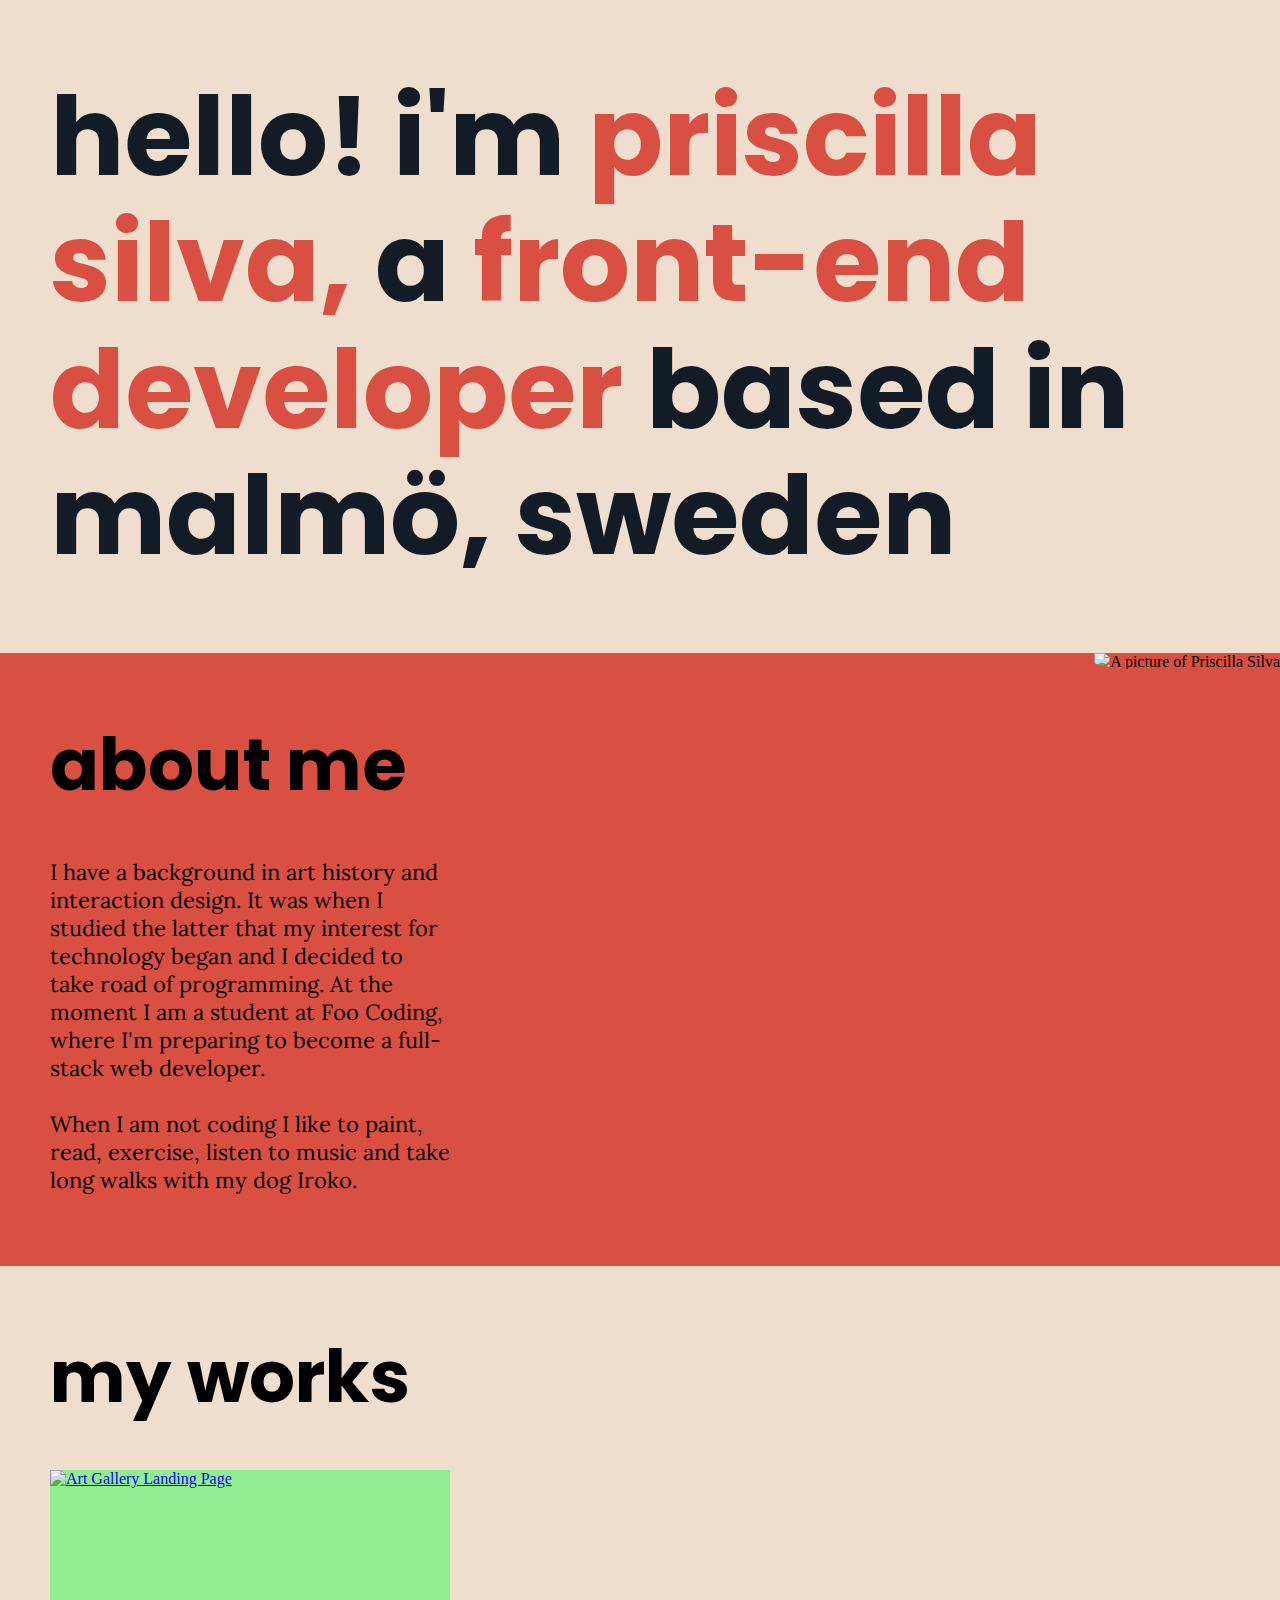
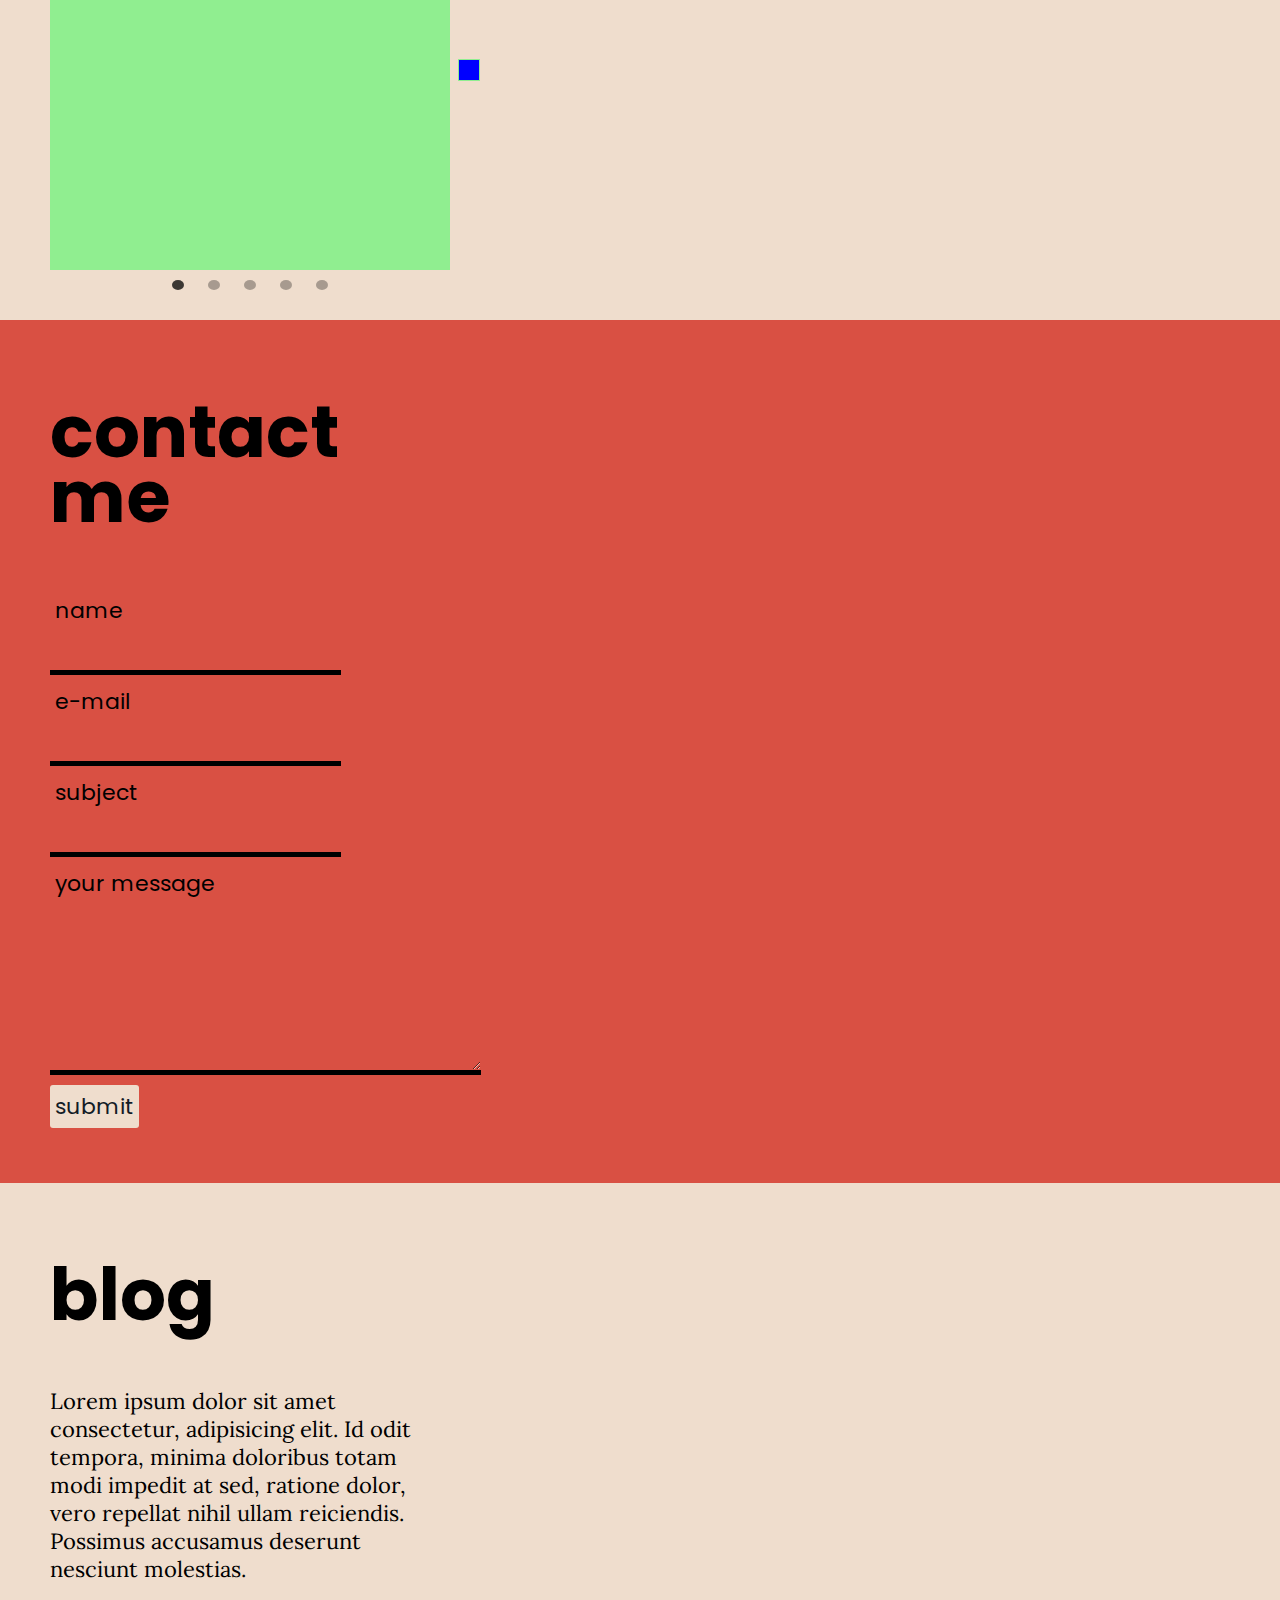
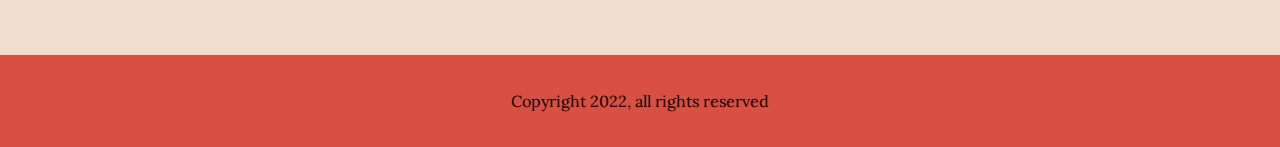
==== Portfolio/index.html @ deb4b5b0 "fixed carousel buttons and indicators. its fully functional now" ====
<!DOCTYPE html>
<html lang="en">
<head>
  <meta charset="UTF-8">
  <meta http-equiv="X-UA-Compatible" content="IE=edge">
  <meta name="viewport" content="width=device-width, initial-scale=1.0">
  <link rel="stylesheet" href="./styles/styles.css">
  <title>Priscilla Silva</title>
</head>
<body>
  <header>
    <div class="menu-icon">
      <i class="fa-solid fa-circle" title="menu" onclick="openNav()"></i>
    </div>
    <nav class="overlay">
      <a href="javascript:void(0)" class="closebtn" onclick="closeNav()">&times;</a>
      <ul class="overlay-content">
        <a href="#home" onclick="closeNav()"><li>home</li></a>
        <a href="#about" onclick="closeNav()"><li>about me</li></a>
        <a href="#work" onclick="closeNav()"><li>my works</li></a>
        <a href="#contact" onclick="closeNav()"><li>contact me</li></a>
        <a href="#blog" onclick="closeNav()"><li>blog</li></a>
      </ul>
    </nav>
</header>
    <section id="home">
      <h1>hello! i'm <span style="color:#D95043;">priscilla silva,</span> a <span style="color:#D95043;">front-end developer</span> based in malmö, sweden</h1>
    </section>
    <section id="about">
      <div class="sect_content">
        <h2>about me</h2>
          <p class="sect-txt">I have a background in art history and interaction design. It was when I studied the latter
            that my interest for technology began and I decided to take road of programming. At the moment
            I am a student at Foo Coding, where I'm preparing to become a full-stack web developer.
            <br>
            <br>
            When I am not coding I like to paint, read, exercise, listen to music and take long walks with my dog Iroko.</p>
          </div>
          <div class="about_pic">
            <img class="img_ps" src="./images/glypto_ps.jpg" alt="A picture of Priscilla Silva">
          </div>
    </section>
    <section id="work">
      <div class="sect_content">
        <h2>my works</h2>
          <div class="carousel">
            <button class="carousel__button left is-hidden"></button>
            <div class="carousel__track-container">
              <ul class="carousel__track">
                <li class="carousel__slide current-slide">
                  <a href="#"><img class="carousel__image" src="./images/art_gallery.png" alt="Art Gallery Landing Page"></a>
                </li>
                <li class="carousel__slide">
                  <a href="#"><img class="carousel__image" src="./images/bhromaon_booking.png" alt="Bhromaon Travel Booking Website"></a>
                </li>
                <li class="carousel__slide">
                  <a href="#"><img class="carousel__image" src="./images/madonna_tribute.png" alt="Madonna Tribute Page"></a>
                </li>
                <li class="carousel__slide">
                  <a href="#"><img class="carousel__image" src="./images/breaking_bad.png" alt="Breaking Bad Random Character Generator"></a>
                </li>
                <li class="carousel__slide">
                  <a href="#"><img class="carousel__image" src="./images/favorite_books.png" alt="Favorite Books Website"></a>
                </li>
              </ul>
            </div>
            <button class="carousel__button right"></button>
            <div class="carousel__nav">
              <button class="carousel__indicator current-slide"></button>
              <button class="carousel__indicator"></button>
              <button class="carousel__indicator"></button>
              <button class="carousel__indicator"></button>
              <button class="carousel__indicator"></button>
            </div>
          </div>
      </div>
    </section>
    <section id="contact">
      <div class="sect_content">
        <h2>contact me</h2>
          <form action="contact" class="contact_form">
            <p class="form_txt">name</p>
            <input type="text" name="name" id="name">
            <p class="form_txt">e-mail</p>
            <input type="email" name="email" id="email">
            <p class="form_txt">subject</p>
            <input type="text" name="subject" id="subject">
            <p class="form_txt">your message</p>
            <textarea name="message" id="message" cols="30" rows="5"></textarea>
            <input type="submit" value="submit" id="submit">
          </form>
      </div>
    </section>
    <section id="blog">
      <div class="sect_content">
        <h2>blog</h2>
          <p class="sect-txt">Lorem ipsum dolor sit amet consectetur, adipisicing elit. Id odit tempora, 
            minima doloribus totam modi impedit at sed, ratione dolor, vero repellat nihil 
            ullam reiciendis. Possimus accusamus deserunt nesciunt molestias.</p>
      </div>
    </section>
    <footer>
      <div class="footer_content">
        <p class="footer_text">Copyright 2022, all rights reserved</p>
      </div>
    </footer>
    <script src="https://kit.fontawesome.com/fdc79b6d81.js" crossorigin="anonymous"></script>
    <script src="main.js"></script>
</body>
</html>
---- Portfolio/styles/styles.css ----
@import url("https://fonts.googleapis.com/css2?family=Lora:ital@0;1&family=Poppins:wght@300;400&display=swap");@import url("https://fonts.googleapis.com/css2?family=Lora:ital@0;1&family=Poppins:wght@300;400&display=swap");@import url("https://fonts.googleapis.com/css2?family=Lora:ital@0;1&family=Poppins:wght@300;400&display=swap");header{position:sticky;top:30px}.menu-icon{display:-webkit-box;display:-ms-flexbox;display:flex;-webkit-box-pack:end;-ms-flex-pack:end;justify-content:flex-end}.fa-solid{color:#121B26;top:30px;margin-right:30px;font-size:32px;cursor:pointer}.fa-solid:hover{color:white}.overlay{height:100%;width:0;position:fixed;z-index:1;top:0;left:0;background-color:#121B26;background-color:#121B26;overflow-x:hidden;-webkit-transition:0.5s;transition:0.5s}.overlay-content{position:relative;top:25%;width:100%;text-align:center;margin-top:30px;list-style:none}.overlay a{padding:8px;text-decoration:none;font-size:36px;color:#efddcd;display:block;-webkit-transition:0.3s;transition:0.3s}.overlay a:focus,.overlay a:hover{color:#D95043}.overlay .closebtn{position:absolute;top:20px;right:30px;font-size:35px}#home{margin:50px}h1{font-size:110px;font-family:"Poppins",sans-serif;color:#121B26;line-height:115%}h2{font-family:"Poppins",sans-serif;font-size:72px;line-height:90%}.sect-txt{font-family:"Lora",serif;font-size:22px}#about,#contact{background-color:#D95043;margin:0px;padding:0px}#blog,#work{margin:0px;padding:0px}.sect_content{padding:20px 50px 50px 50px}#about{display:-webkit-box;display:-ms-flexbox;display:flex;-webkit-box-pack:justify;-ms-flex-pack:justify;justify-content:space-between}.sect_content{width:400px}.about_pic{padding:0px 0px 0px 0px;overflow:hidden}.img_ps{-o-object-fit:cover;object-fit:cover;width:700px;height:700px;border-bottom-left-radius:50%}.carousel{position:relative;height:400px;width:400px;margin:0 auto}.carousel__image{-o-object-fit:cover;object-fit:cover;width:400px;height:400px}.carousel__track-container{background-color:lightgreen;height:100%;position:relative;overflow:hidden}.carousel__track{padding:0;margin:0;list-style:none;position:relative;height:400px;-webkit-transition:-webkit-transform 0.25s ease-in;transition:-webkit-transform 0.25s ease-in;transition:transform 0.25s ease-in;transition:transform 0.25s ease-in,-webkit-transform 0.25s ease-in}.carousel__slide{position:absolute;top:0;bottom:0;width:400px}.carousel__button{position:absolute;top:50%;-webkit-transform:translateY(-50%);transform:translateY(-50%);background:blue;border:1px solid lightgreen;padding:10px}.left{left:-30px;cursor:pointer}.right{right:-30px;cursor:pointer}.carousel__nav{display:-webkit-box;display:-ms-flexbox;display:flex;-webkit-box-pack:center;-ms-flex-pack:center;justify-content:center;padding:10px 0}.carousel__indicator{border:0;border-radius:50%;width:10px;height:10px;margin:0 12px;background-color:rgba(0,0,0,0.3);cursor:pointer}.carousel__indicator.current-slide{background-color:rgba(0,0,0,0.75)}.is-hidden{display:none}.contact_form{display:-webkit-box;display:-ms-flexbox;display:flex;-webkit-box-orient:vertical;-webkit-box-direction:normal;-ms-flex-direction:column;flex-direction:column;-webkit-box-align:start;-ms-flex-align:start;align-items:flex-start}.form_txt{font-family:"Poppins",sans-serif;font-size:22px;margin:5px;padding:0px}input{background-color:#D95043;color:#efddcd;font-family:"Lora",serif;font-size:22px;margin-bottom:5px;padding:5px;border-top:0px;border-left:0px;border-right:0px;border-bottom:5px solid black}input:focus{outline:none}textarea{background-color:#D95043;color:#efddcd;font-family:"Lora",serif;font-size:22px;margin-bottom:10px;padding:10px;margin-top:5px;border-top:0px;border-left:0px;border-right:0px;border-bottom:5px solid black}textarea:focus{outline:none}#submit{background-color:#efddcd;font-family:"Poppins",sans-serif;border:0px;border-radius:3px;color:#121B26;cursor:pointer}#submit:hover{background-color:#e3cebb;-webkit-transition:0.3s;transition:0.3s;-webkit-transition-delay:0.1s;transition-delay:0.1s}footer{background-color:#D95043;font-family:"Lora",serif;margin:0px;padding:0px}.footer_content{padding:20px}.footer_text{text-align:center}body{background-color:#efddcd;margin:0px;padding:0px}
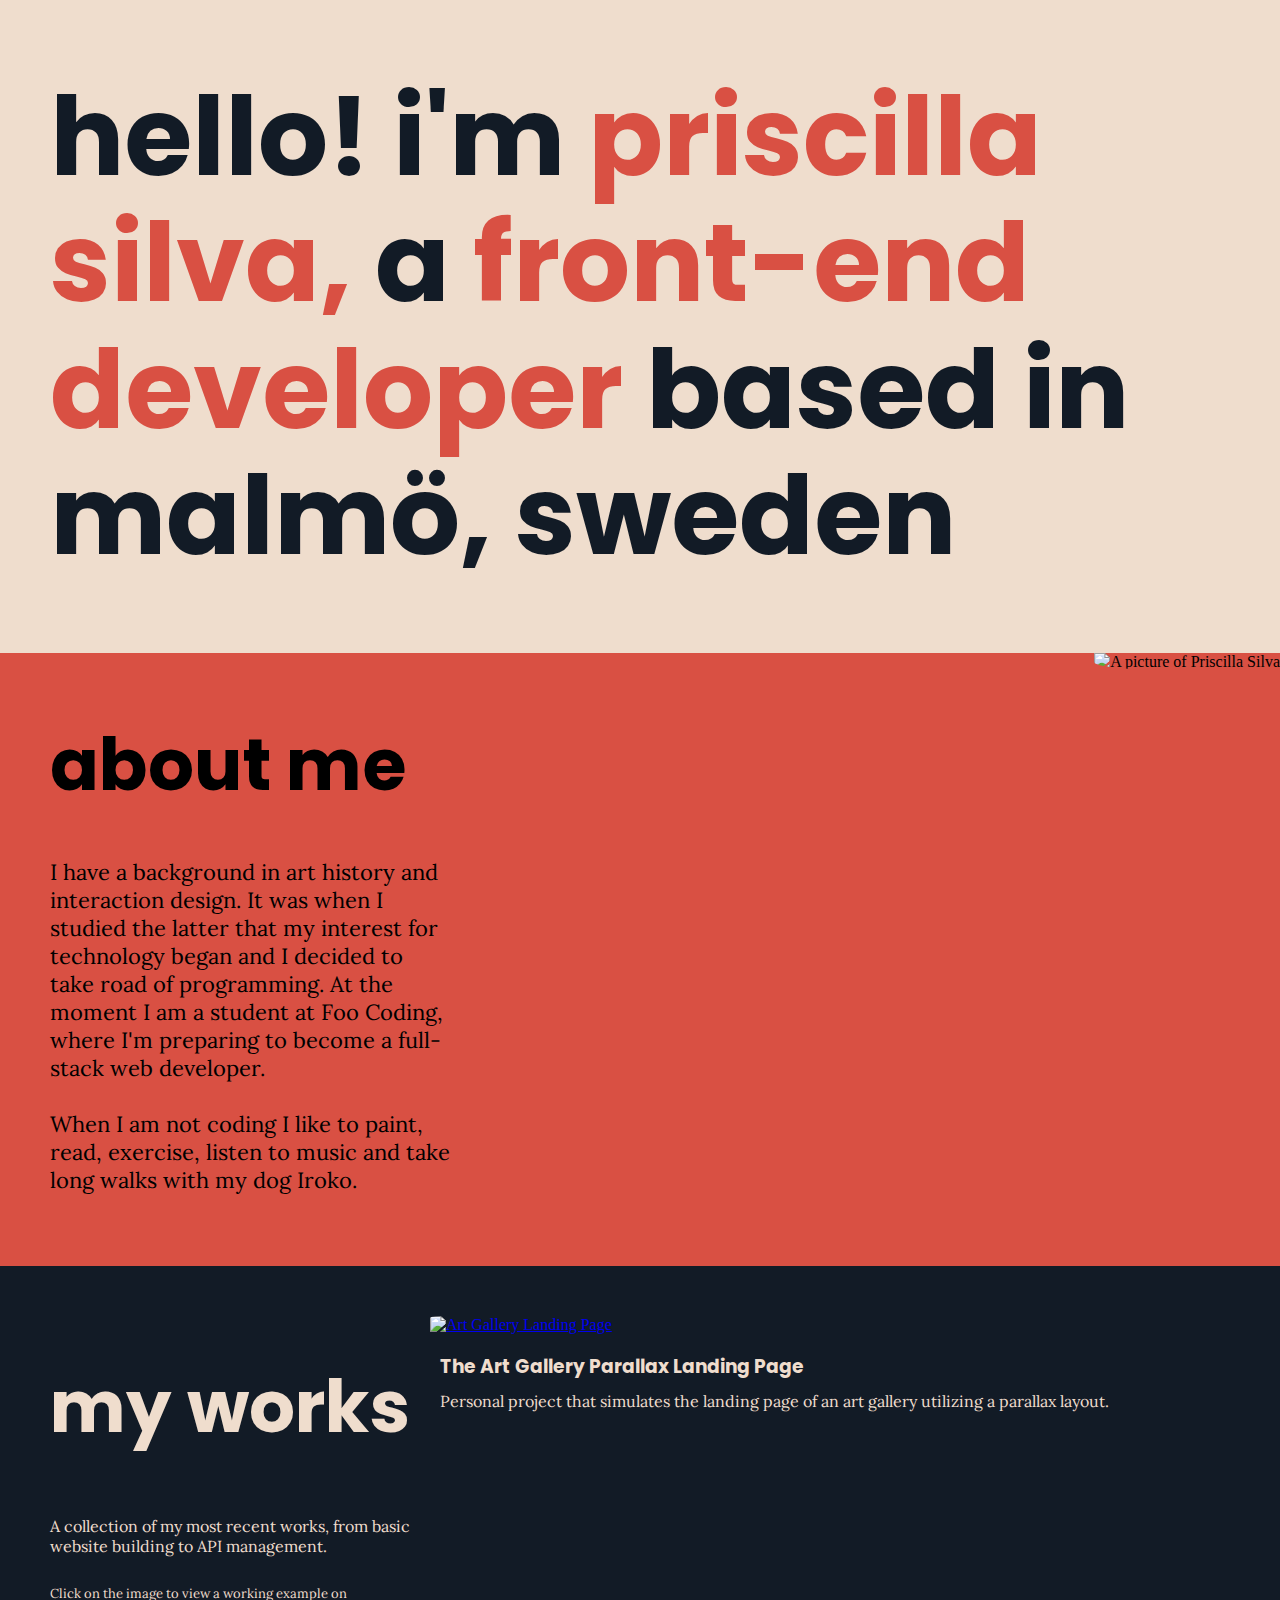
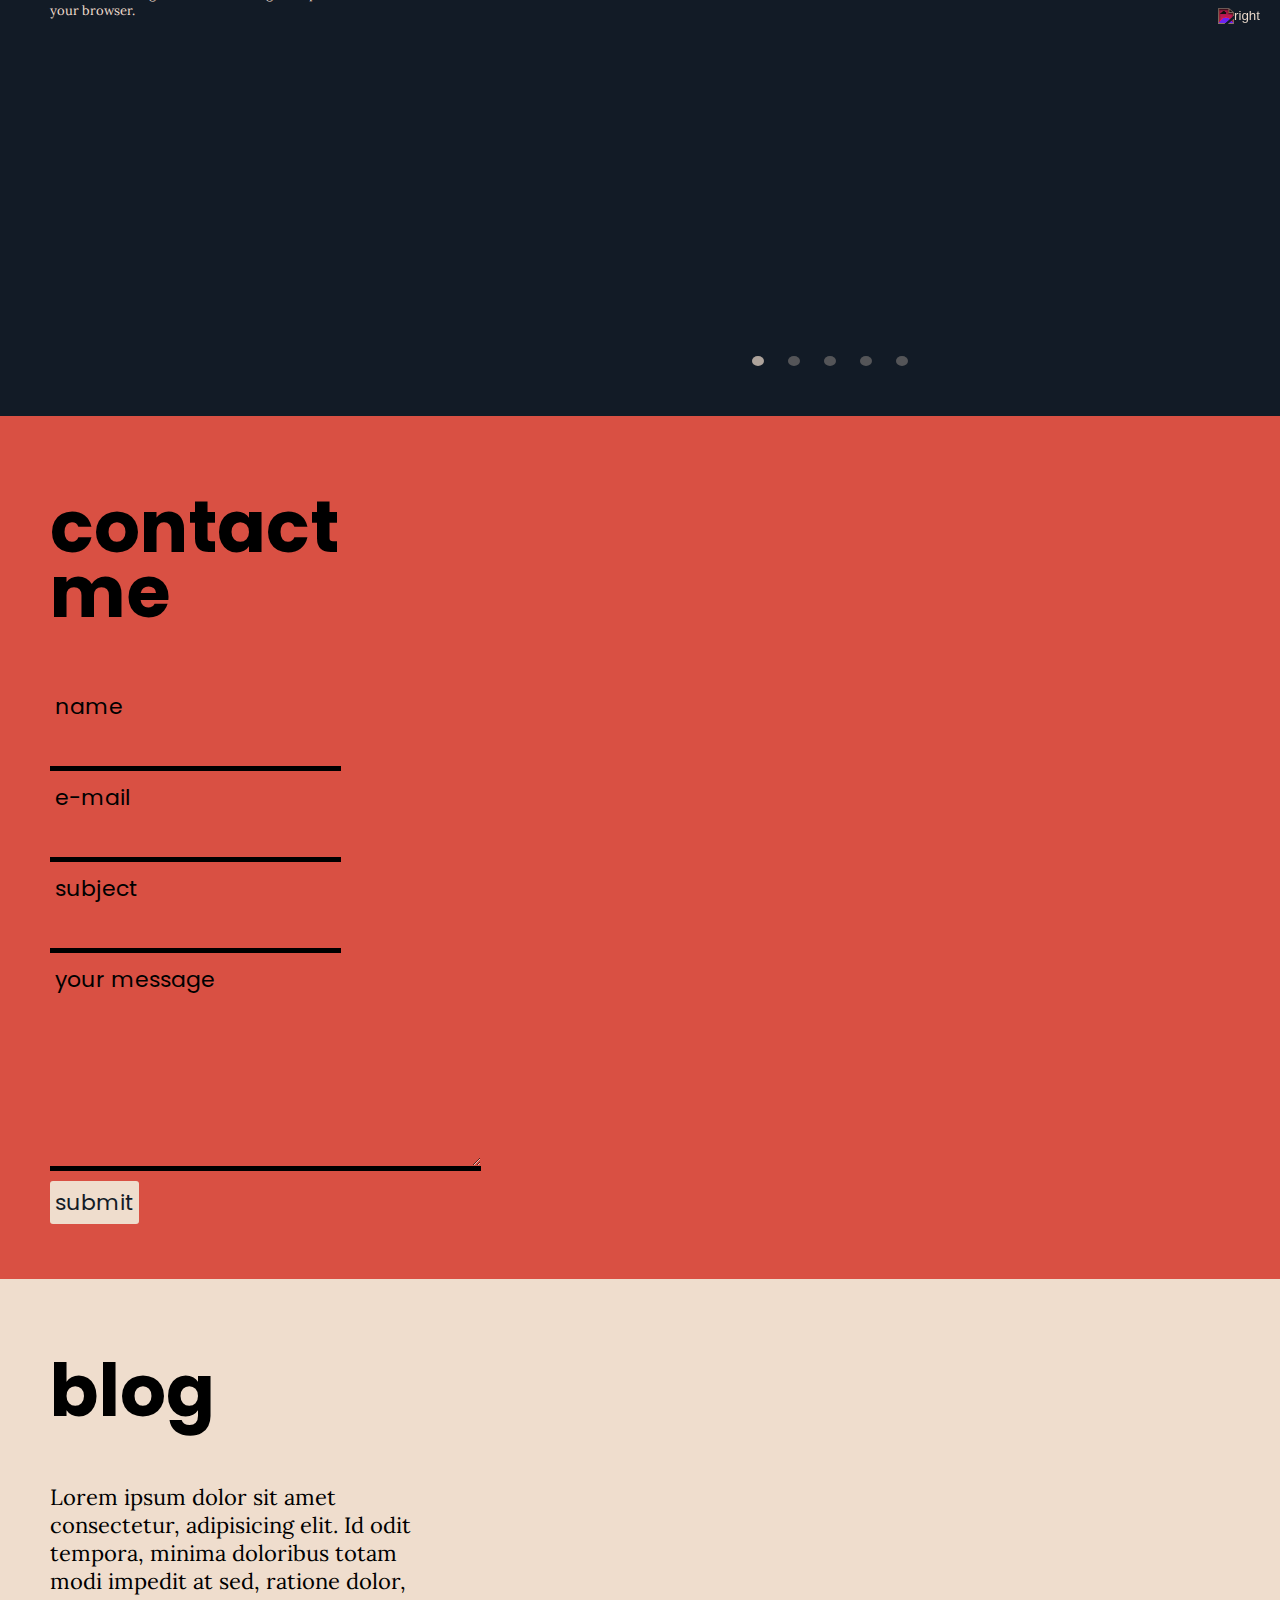
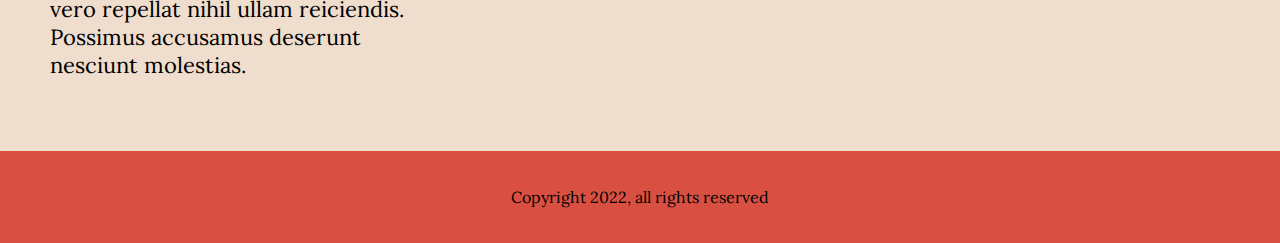
==== commit 90e5acc6: "finished works section" ====
--- a/Portfolio/index.html
+++ b/Portfolio/index.html
@@ -41,30 +41,58 @@
           </div>
     </section>
     <section id="work">
-      <div class="sect_content">
-        <h2>my works</h2>
-          <div class="carousel">
-            <button class="carousel__button left is-hidden"></button>
+      <div class="sect_content-work">
+        <div class="section_content-work-info">
+          <h2 class="work__headline">my works</h2>
+        <p>
+          A collection of my most recent works, from basic website building to API management.
+          
+        <p style="font-size: 13px; width: 300px;">Click on the image to view a working example on your browser.</p>
+        </p>
+        </div>
+        
+          <div class="carousel hide">
+            <button class="carousel__button left is-hidden"><img class="svg" src="./images/left.svg" alt="left"></button>
             <div class="carousel__track-container">
               <ul class="carousel__track">
                 <li class="carousel__slide current-slide">
-                  <a href="#"><img class="carousel__image" src="./images/art_gallery.png" alt="Art Gallery Landing Page"></a>
+                  <a href="https://priscilla-silva.github.io/gallery-parallax-landing/" target="_blank"><img class="carousel__image" src="./images/art_gallery.png" alt="Art Gallery Landing Page"></a>
+                <div class="carousel__slide-text">
+                  <h3>The Art Gallery Parallax Landing Page</h3>
+                    <p>Personal project that simulates the landing page of an art gallery utilizing a parallax layout.</p>
+                </div>
                 </li>
                 <li class="carousel__slide">
-                  <a href="#"><img class="carousel__image" src="./images/bhromaon_booking.png" alt="Bhromaon Travel Booking Website"></a>
+                  <a href="https://priscilla-silva.github.io/Bhromaon-hotel-website/" target="_blank"><img class="carousel__image" src="./images/bhromaon.png" alt="Bhromaon Travel Booking Website"></a>
+                <div class="carousel__slide-text">
+                  <h3>Bhromaon Travel & Resort Website</h3>
+                    <p>Prsonal project that simulates a website for a travel agency and explores responsive web development.</p>
+                </div>
                 </li>
                 <li class="carousel__slide">
-                  <a href="#"><img class="carousel__image" src="./images/madonna_tribute.png" alt="Madonna Tribute Page"></a>
+                  <a href="https://likeavirgin.w3spaces.com/" target="_blank"><img class="carousel__image" src="./images/madonna_tribute.png" alt="Madonna Tribute Page"></a>
+                  <div class="carousel__slide-text">
+                    <h3>Madonna Tribute Page</h3>
+                      <p>A one-page fan site dedicated to the Queen of Pop, Madonna.</p>
+                  </div>
                 </li>
                 <li class="carousel__slide">
-                  <a href="#"><img class="carousel__image" src="./images/breaking_bad.png" alt="Breaking Bad Random Character Generator"></a>
+                  <a href="https://priscilla-silva.github.io/FooCoding/Javascript2/Week1/index.html" target="_blank"><img class="carousel__image" src="./images/breaking_bad.png" alt="Breaking Bad Random Character Generator"></a>
+                  <div class="carousel__slide-text">
+                    <h3>The Breaking Bad Random Wiki</h3>
+                      <p>Personal project that explores the use of an API to generate an info card of a random character from the TV show "Breaking Bad".</p>
+                  </div>
                 </li>
                 <li class="carousel__slide">
-                  <a href="#"><img class="carousel__image" src="./images/favorite_books.png" alt="Favorite Books Website"></a>
+                  <a href="https://priscilla-silva.github.io/FooCoding/Javascript2/Week2/index.html" target="_blank"><img class="carousel__image" src="./images/favorite_books.png" alt="Favorite Books Website"></a>
+                  <div class="carousel__slide-text">
+                    <h3>My Book Collection</h3>
+                      <p>Personal project that explores accessing the DOM in Javascript to create a personal library.</p>
+                  </div>
                 </li>
               </ul>
             </div>
-            <button class="carousel__button right"></button>
+            <button class="carousel__button right"><img class="svg" src="./images/right.svg" alt="right"></button>
             <div class="carousel__nav">
               <button class="carousel__indicator current-slide"></button>
               <button class="carousel__indicator"></button>
--- a/Portfolio/styles/styles.css
+++ b/Portfolio/styles/styles.css
@@ -1 +1 @@
-@import url("https://fonts.googleapis.com/css2?family=Lora:ital@0;1&family=Poppins:wght@300;400&display=swap");@import url("https://fonts.googleapis.com/css2?family=Lora:ital@0;1&family=Poppins:wght@300;400&display=swap");@import url("https://fonts.googleapis.com/css2?family=Lora:ital@0;1&family=Poppins:wght@300;400&display=swap");header{position:sticky;top:30px}.menu-icon{display:-webkit-box;display:-ms-flexbox;display:flex;-webkit-box-pack:end;-ms-flex-pack:end;justify-content:flex-end}.fa-solid{color:#121B26;top:30px;margin-right:30px;font-size:32px;cursor:pointer}.fa-solid:hover{color:white}.overlay{height:100%;width:0;position:fixed;z-index:1;top:0;left:0;background-color:#121B26;background-color:#121B26;overflow-x:hidden;-webkit-transition:0.5s;transition:0.5s}.overlay-content{position:relative;top:25%;width:100%;text-align:center;margin-top:30px;list-style:none}.overlay a{padding:8px;text-decoration:none;font-size:36px;color:#efddcd;display:block;-webkit-transition:0.3s;transition:0.3s}.overlay a:focus,.overlay a:hover{color:#D95043}.overlay .closebtn{position:absolute;top:20px;right:30px;font-size:35px}#home{margin:50px}h1{font-size:110px;font-family:"Poppins",sans-serif;color:#121B26;line-height:115%}h2{font-family:"Poppins",sans-serif;font-size:72px;line-height:90%}.sect-txt{font-family:"Lora",serif;font-size:22px}#about,#contact{background-color:#D95043;margin:0px;padding:0px}#blog,#work{margin:0px;padding:0px}.sect_content{padding:20px 50px 50px 50px}#about{display:-webkit-box;display:-ms-flexbox;display:flex;-webkit-box-pack:justify;-ms-flex-pack:justify;justify-content:space-between}.sect_content{width:400px}.about_pic{padding:0px 0px 0px 0px;overflow:hidden}.img_ps{-o-object-fit:cover;object-fit:cover;width:700px;height:700px;border-bottom-left-radius:50%}.carousel{position:relative;height:400px;width:400px;margin:0 auto}.carousel__image{-o-object-fit:cover;object-fit:cover;width:400px;height:400px}.carousel__track-container{background-color:lightgreen;height:100%;position:relative;overflow:hidden}.carousel__track{padding:0;margin:0;list-style:none;position:relative;height:400px;-webkit-transition:-webkit-transform 0.25s ease-in;transition:-webkit-transform 0.25s ease-in;transition:transform 0.25s ease-in;transition:transform 0.25s ease-in,-webkit-transform 0.25s ease-in}.carousel__slide{position:absolute;top:0;bottom:0;width:400px}.carousel__button{position:absolute;top:50%;-webkit-transform:translateY(-50%);transform:translateY(-50%);background:blue;border:1px solid lightgreen;padding:10px}.left{left:-30px;cursor:pointer}.right{right:-30px;cursor:pointer}.carousel__nav{display:-webkit-box;display:-ms-flexbox;display:flex;-webkit-box-pack:center;-ms-flex-pack:center;justify-content:center;padding:10px 0}.carousel__indicator{border:0;border-radius:50%;width:10px;height:10px;margin:0 12px;background-color:rgba(0,0,0,0.3);cursor:pointer}.carousel__indicator.current-slide{background-color:rgba(0,0,0,0.75)}.is-hidden{display:none}.contact_form{display:-webkit-box;display:-ms-flexbox;display:flex;-webkit-box-orient:vertical;-webkit-box-direction:normal;-ms-flex-direction:column;flex-direction:column;-webkit-box-align:start;-ms-flex-align:start;align-items:flex-start}.form_txt{font-family:"Poppins",sans-serif;font-size:22px;margin:5px;padding:0px}input{background-color:#D95043;color:#efddcd;font-family:"Lora",serif;font-size:22px;margin-bottom:5px;padding:5px;border-top:0px;border-left:0px;border-right:0px;border-bottom:5px solid black}input:focus{outline:none}textarea{background-color:#D95043;color:#efddcd;font-family:"Lora",serif;font-size:22px;margin-bottom:10px;padding:10px;margin-top:5px;border-top:0px;border-left:0px;border-right:0px;border-bottom:5px solid black}textarea:focus{outline:none}#submit{background-color:#efddcd;font-family:"Poppins",sans-serif;border:0px;border-radius:3px;color:#121B26;cursor:pointer}#submit:hover{background-color:#e3cebb;-webkit-transition:0.3s;transition:0.3s;-webkit-transition-delay:0.1s;transition-delay:0.1s}footer{background-color:#D95043;font-family:"Lora",serif;margin:0px;padding:0px}.footer_content{padding:20px}.footer_text{text-align:center}body{background-color:#efddcd;margin:0px;padding:0px}+@import url("https://fonts.googleapis.com/css2?family=Lora:ital@0;1&family=Poppins:wght@300;400&display=swap");@import url("https://fonts.googleapis.com/css2?family=Lora:ital@0;1&family=Poppins:wght@300;400&display=swap");@import url("https://fonts.googleapis.com/css2?family=Lora:ital@0;1&family=Poppins:wght@300;400&display=swap");header{position:sticky;top:30px;z-index:1}.menu-icon{display:-webkit-box;display:-ms-flexbox;display:flex;-webkit-box-pack:end;-ms-flex-pack:end;justify-content:flex-end}.fa-solid{color:#121B26;top:30px;margin-right:30px;font-size:32px;cursor:pointer}.fa-solid:hover{color:white}.overlay{height:100%;width:0;position:fixed;z-index:1;top:0;left:0;background-color:#121B26;background-color:#121B26;overflow-x:hidden;-webkit-transition:0.5s;transition:0.5s}.overlay-content{position:relative;top:25%;width:100%;text-align:center;margin-top:30px;list-style:none;z-index:2}.overlay a{padding:8px;text-decoration:none;font-size:36px;color:#efddcd;display:block;-webkit-transition:0.3s;transition:0.3s;z-index:2}.overlay a:focus,.overlay a:hover{color:#D95043}.overlay .closebtn{position:absolute;top:20px;right:30px;font-size:35px;z-index:2}#home{margin:50px}h1{font-size:110px;font-family:"Poppins",sans-serif;color:#121B26;line-height:115%}h2{font-family:"Poppins",sans-serif;font-size:72px;line-height:90%}.sect-txt{font-family:"Lora",serif;font-size:22px}#about,#contact{background-color:#D95043;margin:0px;padding:0px}#blog,#work{margin:0px;padding:0px}.sect_content{padding:20px 50px 50px 50px}#about{display:-webkit-box;display:-ms-flexbox;display:flex;-webkit-box-pack:justify;-ms-flex-pack:justify;justify-content:space-between}.sect_content{width:400px}.about_pic{padding:0px 0px 0px 0px;overflow:hidden}.img_ps{-o-object-fit:cover;object-fit:cover;width:700px;height:700px;border-bottom-left-radius:50%}#work{background-color:#121B26;height:650px;padding:50px}.sect_content-work{display:-webkit-box;display:-ms-flexbox;display:flex;-webkit-box-pack:justify;-ms-flex-pack:justify;justify-content:space-between;-webkit-box-align:fle;-ms-flex-align:fle;align-items:fle}.work__headline{color:#efddcd}h3{font-family:"Poppins",sans-serif;line-height:10px;color:#efddcd}.section_content-work-info{display:-webkit-box;display:-ms-flexbox;display:flex;-webkit-box-orient:vertical;-webkit-box-direction:normal;-ms-flex-direction:column;flex-direction:column;width:400px}.section_content-work-info p{color:#efddcd;font-family:"Lora",serif}.carousel__slide-text{padding-top:0px;padding:10px}.carousel__slide-text p{font-family:"Lora",serif;font-size:16px;color:#efddcd}.svg{-webkit-filter:invert(95%) sepia(6%) saturate(968%) hue-rotate(324deg) brightness(95%) contrast(97%);filter:invert(95%) sepia(6%) saturate(968%) hue-rotate(324deg) brightness(95%) contrast(97%)}.carousel{position:relative;width:800px;height:600px;margin:0 auto}.carousel__image{-o-object-fit:cover;object-fit:cover;width:800px;height:500px;border-radius:10%}.carousel__track-container{width:800px;height:630px;position:relative;overflow:hidden;background-color:transparent}.carousel__track{padding:0;margin:0;list-style:none;position:relative;height:500px;-webkit-transition:-webkit-transform 0.25s ease-in;transition:-webkit-transform 0.25s ease-in;transition:transform 0.25s ease-in;transition:transform 0.25s ease-in,-webkit-transform 0.25s ease-in}.carousel__slide{position:absolute;top:0;bottom:0;width:800px}.carousel__button{position:absolute;top:50%;-webkit-transform:translateY(-50%);transform:translateY(-50%);background:transparent;border:0px;padding:10px}.left{left:-40px;cursor:pointer}.right{right:-40px;cursor:pointer}.carousel__nav{display:-webkit-box;display:-ms-flexbox;display:flex;-webkit-box-pack:center;-ms-flex-pack:center;justify-content:center;padding:10px 0}.carousel__indicator{border:0;border-radius:50%;width:10px;height:10px;margin:0 12px;background-color:rgba(239,221,205,0.3);cursor:pointer}.carousel__indicator.current-slide{background-color:rgba(239,221,205,0.7)}.is-hidden{display:none}.contact_form{display:-webkit-box;display:-ms-flexbox;display:flex;-webkit-box-orient:vertical;-webkit-box-direction:normal;-ms-flex-direction:column;flex-direction:column;-webkit-box-align:start;-ms-flex-align:start;align-items:flex-start}.form_txt{font-family:"Poppins",sans-serif;font-size:22px;margin:5px;padding:0px}input{background-color:#D95043;color:#efddcd;font-family:"Lora",serif;font-size:22px;margin-bottom:5px;padding:5px;border-top:0px;border-left:0px;border-right:0px;border-bottom:5px solid black}input:focus{outline:none}textarea{background-color:#D95043;color:#efddcd;font-family:"Lora",serif;font-size:22px;margin-bottom:10px;padding:10px;margin-top:5px;border-top:0px;border-left:0px;border-right:0px;border-bottom:5px solid black}textarea:focus{outline:none}#submit{background-color:#efddcd;font-family:"Poppins",sans-serif;border:0px;border-radius:3px;color:#121B26;cursor:pointer}#submit:hover{background-color:#e3cebb;-webkit-transition:0.3s;transition:0.3s;-webkit-transition-delay:0.1s;transition-delay:0.1s}footer{background-color:#D95043;font-family:"Lora",serif;margin:0px;padding:0px}.footer_content{padding:20px}.footer_text{text-align:center}body{background-color:#efddcd;margin:0px;padding:0px}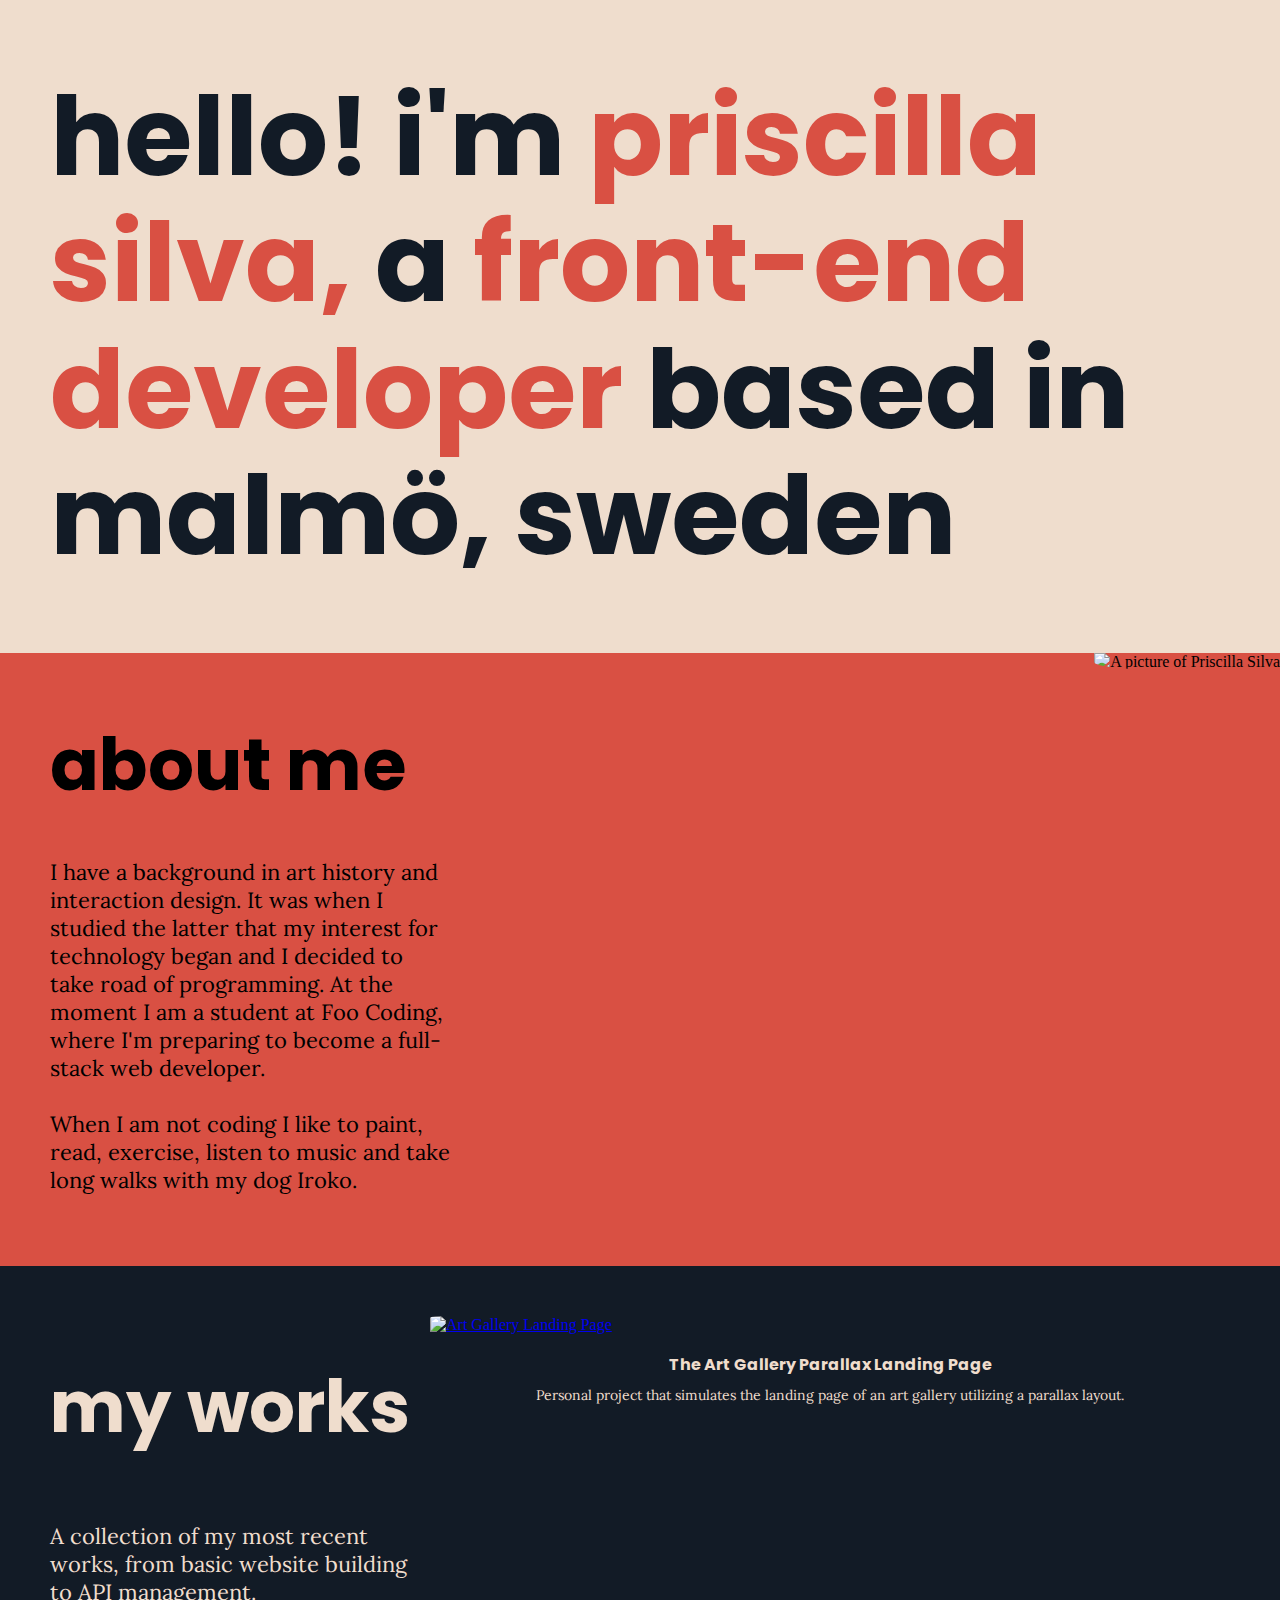
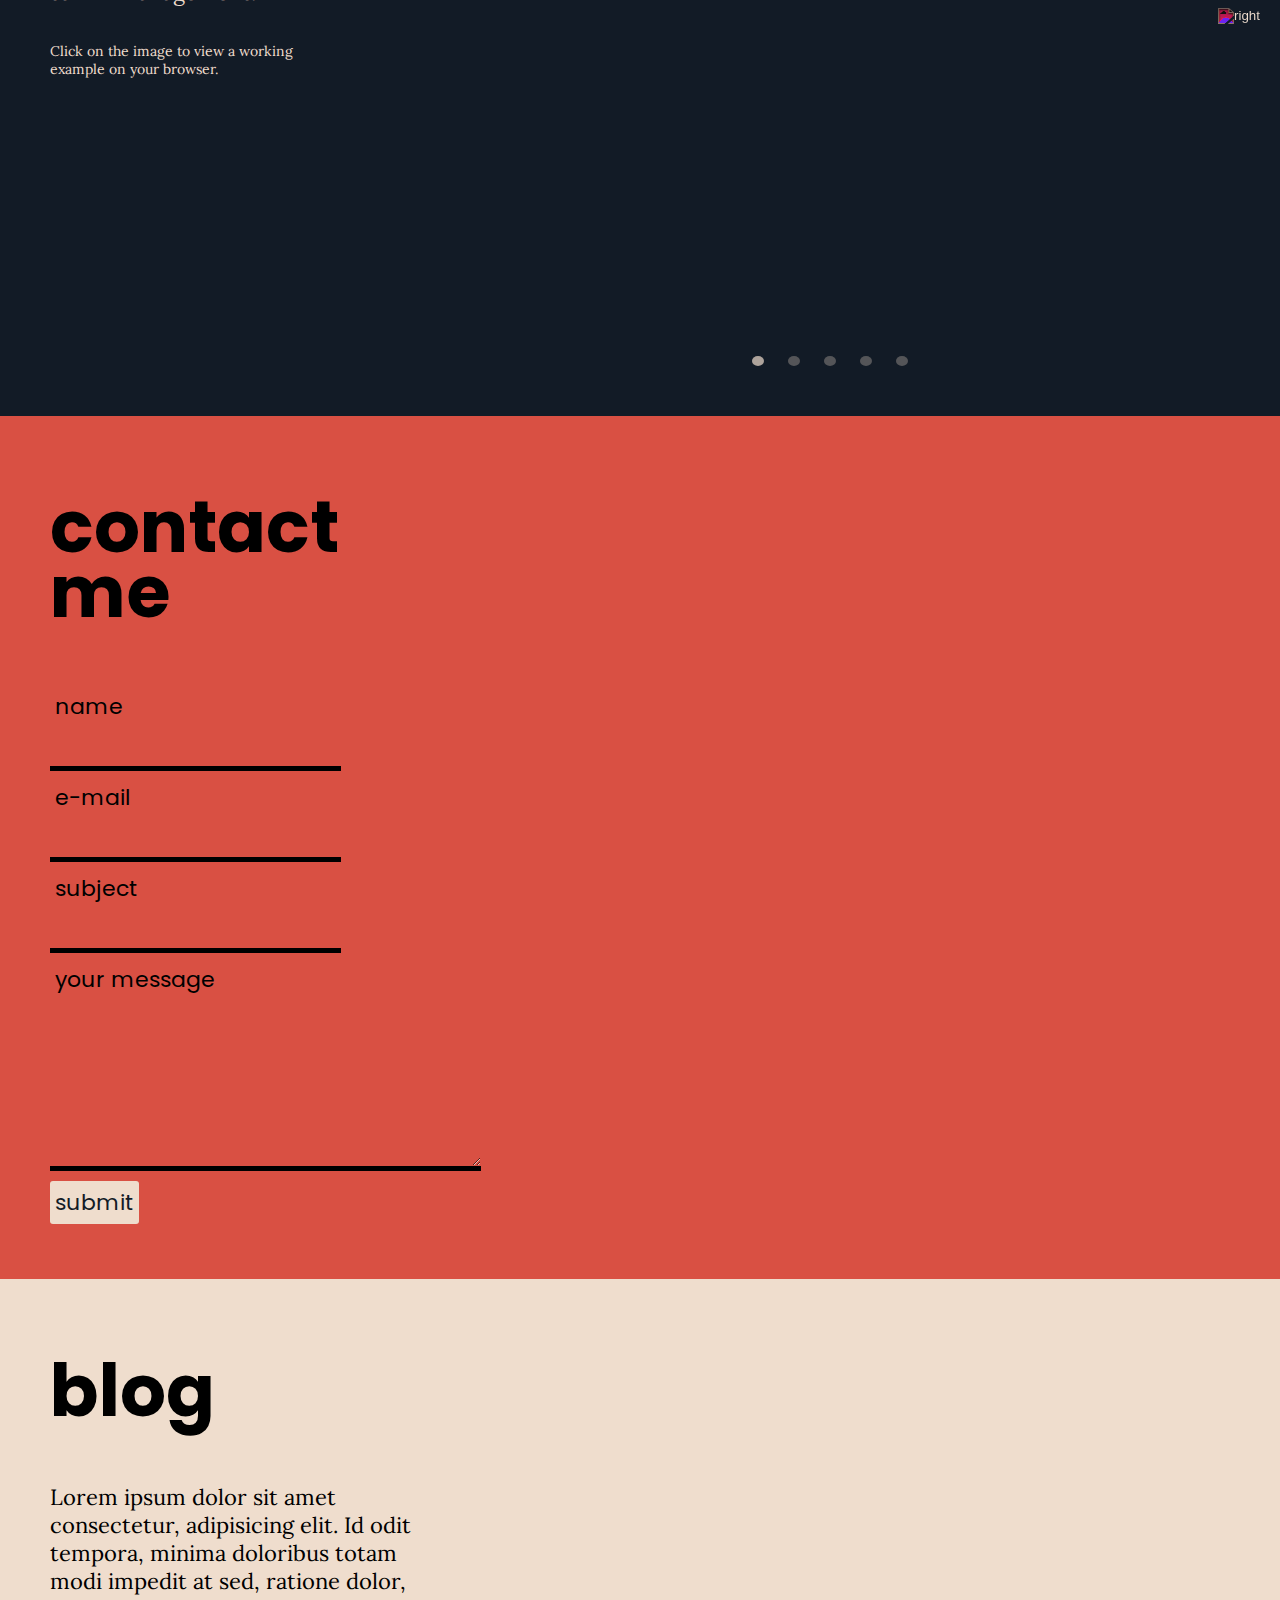
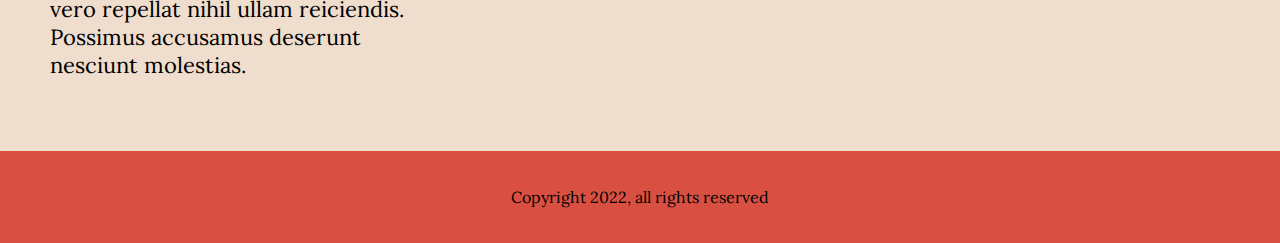
==== commit d9bf1995: "minor fixes in font size" ====
--- a/Portfolio/index.html
+++ b/Portfolio/index.html
@@ -47,7 +47,7 @@
         <p>
           A collection of my most recent works, from basic website building to API management.
           
-        <p style="font-size: 13px; width: 300px;">Click on the image to view a working example on your browser.</p>
+        <p style="font-size: 14px; width: 300px;">Click on the image to view a working example on your browser.</p>
         </p>
         </div>
         
--- a/Portfolio/styles/styles.css
+++ b/Portfolio/styles/styles.css
@@ -1 +1 @@
-@import url("https://fonts.googleapis.com/css2?family=Lora:ital@0;1&family=Poppins:wght@300;400&display=swap");@import url("https://fonts.googleapis.com/css2?family=Lora:ital@0;1&family=Poppins:wght@300;400&display=swap");@import url("https://fonts.googleapis.com/css2?family=Lora:ital@0;1&family=Poppins:wght@300;400&display=swap");header{position:sticky;top:30px;z-index:1}.menu-icon{display:-webkit-box;display:-ms-flexbox;display:flex;-webkit-box-pack:end;-ms-flex-pack:end;justify-content:flex-end}.fa-solid{color:#121B26;top:30px;margin-right:30px;font-size:32px;cursor:pointer}.fa-solid:hover{color:white}.overlay{height:100%;width:0;position:fixed;z-index:1;top:0;left:0;background-color:#121B26;background-color:#121B26;overflow-x:hidden;-webkit-transition:0.5s;transition:0.5s}.overlay-content{position:relative;top:25%;width:100%;text-align:center;margin-top:30px;list-style:none;z-index:2}.overlay a{padding:8px;text-decoration:none;font-size:36px;color:#efddcd;display:block;-webkit-transition:0.3s;transition:0.3s;z-index:2}.overlay a:focus,.overlay a:hover{color:#D95043}.overlay .closebtn{position:absolute;top:20px;right:30px;font-size:35px;z-index:2}#home{margin:50px}h1{font-size:110px;font-family:"Poppins",sans-serif;color:#121B26;line-height:115%}h2{font-family:"Poppins",sans-serif;font-size:72px;line-height:90%}.sect-txt{font-family:"Lora",serif;font-size:22px}#about,#contact{background-color:#D95043;margin:0px;padding:0px}#blog,#work{margin:0px;padding:0px}.sect_content{padding:20px 50px 50px 50px}#about{display:-webkit-box;display:-ms-flexbox;display:flex;-webkit-box-pack:justify;-ms-flex-pack:justify;justify-content:space-between}.sect_content{width:400px}.about_pic{padding:0px 0px 0px 0px;overflow:hidden}.img_ps{-o-object-fit:cover;object-fit:cover;width:700px;height:700px;border-bottom-left-radius:50%}#work{background-color:#121B26;height:650px;padding:50px}.sect_content-work{display:-webkit-box;display:-ms-flexbox;display:flex;-webkit-box-pack:justify;-ms-flex-pack:justify;justify-content:space-between;-webkit-box-align:fle;-ms-flex-align:fle;align-items:fle}.work__headline{color:#efddcd}h3{font-family:"Poppins",sans-serif;line-height:10px;color:#efddcd}.section_content-work-info{display:-webkit-box;display:-ms-flexbox;display:flex;-webkit-box-orient:vertical;-webkit-box-direction:normal;-ms-flex-direction:column;flex-direction:column;width:400px}.section_content-work-info p{color:#efddcd;font-family:"Lora",serif}.carousel__slide-text{padding-top:0px;padding:10px}.carousel__slide-text p{font-family:"Lora",serif;font-size:16px;color:#efddcd}.svg{-webkit-filter:invert(95%) sepia(6%) saturate(968%) hue-rotate(324deg) brightness(95%) contrast(97%);filter:invert(95%) sepia(6%) saturate(968%) hue-rotate(324deg) brightness(95%) contrast(97%)}.carousel{position:relative;width:800px;height:600px;margin:0 auto}.carousel__image{-o-object-fit:cover;object-fit:cover;width:800px;height:500px;border-radius:10%}.carousel__track-container{width:800px;height:630px;position:relative;overflow:hidden;background-color:transparent}.carousel__track{padding:0;margin:0;list-style:none;position:relative;height:500px;-webkit-transition:-webkit-transform 0.25s ease-in;transition:-webkit-transform 0.25s ease-in;transition:transform 0.25s ease-in;transition:transform 0.25s ease-in,-webkit-transform 0.25s ease-in}.carousel__slide{position:absolute;top:0;bottom:0;width:800px}.carousel__button{position:absolute;top:50%;-webkit-transform:translateY(-50%);transform:translateY(-50%);background:transparent;border:0px;padding:10px}.left{left:-40px;cursor:pointer}.right{right:-40px;cursor:pointer}.carousel__nav{display:-webkit-box;display:-ms-flexbox;display:flex;-webkit-box-pack:center;-ms-flex-pack:center;justify-content:center;padding:10px 0}.carousel__indicator{border:0;border-radius:50%;width:10px;height:10px;margin:0 12px;background-color:rgba(239,221,205,0.3);cursor:pointer}.carousel__indicator.current-slide{background-color:rgba(239,221,205,0.7)}.is-hidden{display:none}.contact_form{display:-webkit-box;display:-ms-flexbox;display:flex;-webkit-box-orient:vertical;-webkit-box-direction:normal;-ms-flex-direction:column;flex-direction:column;-webkit-box-align:start;-ms-flex-align:start;align-items:flex-start}.form_txt{font-family:"Poppins",sans-serif;font-size:22px;margin:5px;padding:0px}input{background-color:#D95043;color:#efddcd;font-family:"Lora",serif;font-size:22px;margin-bottom:5px;padding:5px;border-top:0px;border-left:0px;border-right:0px;border-bottom:5px solid black}input:focus{outline:none}textarea{background-color:#D95043;color:#efddcd;font-family:"Lora",serif;font-size:22px;margin-bottom:10px;padding:10px;margin-top:5px;border-top:0px;border-left:0px;border-right:0px;border-bottom:5px solid black}textarea:focus{outline:none}#submit{background-color:#efddcd;font-family:"Poppins",sans-serif;border:0px;border-radius:3px;color:#121B26;cursor:pointer}#submit:hover{background-color:#e3cebb;-webkit-transition:0.3s;transition:0.3s;-webkit-transition-delay:0.1s;transition-delay:0.1s}footer{background-color:#D95043;font-family:"Lora",serif;margin:0px;padding:0px}.footer_content{padding:20px}.footer_text{text-align:center}body{background-color:#efddcd;margin:0px;padding:0px}+@import url("https://fonts.googleapis.com/css2?family=Lora:ital@0;1&family=Poppins:wght@300;400&display=swap");@import url("https://fonts.googleapis.com/css2?family=Lora:ital@0;1&family=Poppins:wght@300;400&display=swap");@import url("https://fonts.googleapis.com/css2?family=Lora:ital@0;1&family=Poppins:wght@300;400&display=swap");header{position:sticky;top:30px;z-index:1}.menu-icon{display:-webkit-box;display:-ms-flexbox;display:flex;-webkit-box-pack:end;-ms-flex-pack:end;justify-content:flex-end}.fa-solid{color:#121B26;top:30px;margin-right:30px;font-size:32px;cursor:pointer}.fa-solid:hover{color:white}.overlay{height:100%;width:0;position:fixed;z-index:1;top:0;left:0;background-color:#121B26;background-color:#121B26;overflow-x:hidden;-webkit-transition:0.5s;transition:0.5s}.overlay-content{position:relative;top:25%;width:100%;text-align:center;margin-top:30px;list-style:none;z-index:2}.overlay a{padding:8px;text-decoration:none;font-size:36px;color:#efddcd;display:block;-webkit-transition:0.3s;transition:0.3s;z-index:2}.overlay a:focus,.overlay a:hover{color:#D95043}.overlay .closebtn{position:absolute;top:20px;right:30px;font-size:35px;z-index:2}#home{margin:50px}h1{font-size:110px;font-family:"Poppins",sans-serif;color:#121B26;line-height:115%}h2{font-family:"Poppins",sans-serif;font-size:72px;line-height:90%}.sect-txt{font-family:"Lora",serif;font-size:22px}#about,#contact{background-color:#D95043;margin:0px;padding:0px}#blog,#work{margin:0px;padding:0px}.sect_content{padding:20px 50px 50px 50px}#about{display:-webkit-box;display:-ms-flexbox;display:flex;-webkit-box-pack:justify;-ms-flex-pack:justify;justify-content:space-between}.sect_content{width:400px}.about_pic{padding:0px 0px 0px 0px;overflow:hidden}.img_ps{-o-object-fit:cover;object-fit:cover;width:700px;height:700px;border-bottom-left-radius:50%}#work{background-color:#121B26;height:650px;padding:50px}.sect_content-work{display:-webkit-box;display:-ms-flexbox;display:flex;-webkit-box-pack:justify;-ms-flex-pack:justify;justify-content:space-between;-webkit-box-align:fle;-ms-flex-align:fle;align-items:fle}.work__headline{color:#efddcd}h3{font-family:"Poppins",sans-serif;font-size:16px;line-height:10px;color:#efddcd;text-align:center}.carousel__slide-text p{font-family:"Lora",serif;font-size:14px;color:#efddcd;text-align:center}.section_content-work-info{display:-webkit-box;display:-ms-flexbox;display:flex;-webkit-box-orient:vertical;-webkit-box-direction:normal;-ms-flex-direction:column;flex-direction:column;width:400px}.section_content-work-info p{color:#efddcd;font-family:"Lora",serif;font-size:22px}.carousel__slide-text{padding-top:0px;padding:10px}.svg{-webkit-filter:invert(95%) sepia(6%) saturate(968%) hue-rotate(324deg) brightness(95%) contrast(97%);filter:invert(95%) sepia(6%) saturate(968%) hue-rotate(324deg) brightness(95%) contrast(97%)}.carousel{position:relative;width:800px;height:600px;margin:0 auto}.carousel__image{-o-object-fit:cover;object-fit:cover;width:800px;height:500px;border-radius:10%}.carousel__track-container{width:800px;height:630px;position:relative;overflow:hidden;background-color:transparent}.carousel__track{padding:0;margin:0;list-style:none;position:relative;height:500px;-webkit-transition:-webkit-transform 0.25s ease-in;transition:-webkit-transform 0.25s ease-in;transition:transform 0.25s ease-in;transition:transform 0.25s ease-in,-webkit-transform 0.25s ease-in}.carousel__slide{position:absolute;top:0;bottom:0;width:800px}.carousel__button{position:absolute;top:50%;-webkit-transform:translateY(-50%);transform:translateY(-50%);background:transparent;border:0px;padding:10px}.left{left:-40px;cursor:pointer}.right{right:-40px;cursor:pointer}.carousel__nav{display:-webkit-box;display:-ms-flexbox;display:flex;-webkit-box-pack:center;-ms-flex-pack:center;justify-content:center;padding:10px 0}.carousel__indicator{border:0;border-radius:50%;width:10px;height:10px;margin:0 12px;background-color:rgba(239,221,205,0.3);cursor:pointer}.carousel__indicator.current-slide{background-color:rgba(239,221,205,0.7)}.is-hidden{display:none}.contact_form{display:-webkit-box;display:-ms-flexbox;display:flex;-webkit-box-orient:vertical;-webkit-box-direction:normal;-ms-flex-direction:column;flex-direction:column;-webkit-box-align:start;-ms-flex-align:start;align-items:flex-start}.form_txt{font-family:"Poppins",sans-serif;font-size:22px;margin:5px;padding:0px}input{background-color:#D95043;color:#efddcd;font-family:"Lora",serif;font-size:22px;margin-bottom:5px;padding:5px;border-top:0px;border-left:0px;border-right:0px;border-bottom:5px solid black}input:focus{outline:none}textarea{background-color:#D95043;color:#efddcd;font-family:"Lora",serif;font-size:22px;margin-bottom:10px;padding:10px;margin-top:5px;border-top:0px;border-left:0px;border-right:0px;border-bottom:5px solid black}textarea:focus{outline:none}#submit{background-color:#efddcd;font-family:"Poppins",sans-serif;border:0px;border-radius:3px;color:#121B26;cursor:pointer}#submit:hover{background-color:#e3cebb;-webkit-transition:0.3s;transition:0.3s;-webkit-transition-delay:0.1s;transition-delay:0.1s}footer{background-color:#D95043;font-family:"Lora",serif;margin:0px;padding:0px}.footer_content{padding:20px}.footer_text{text-align:center}body{background-color:#efddcd;margin:0px;padding:0px}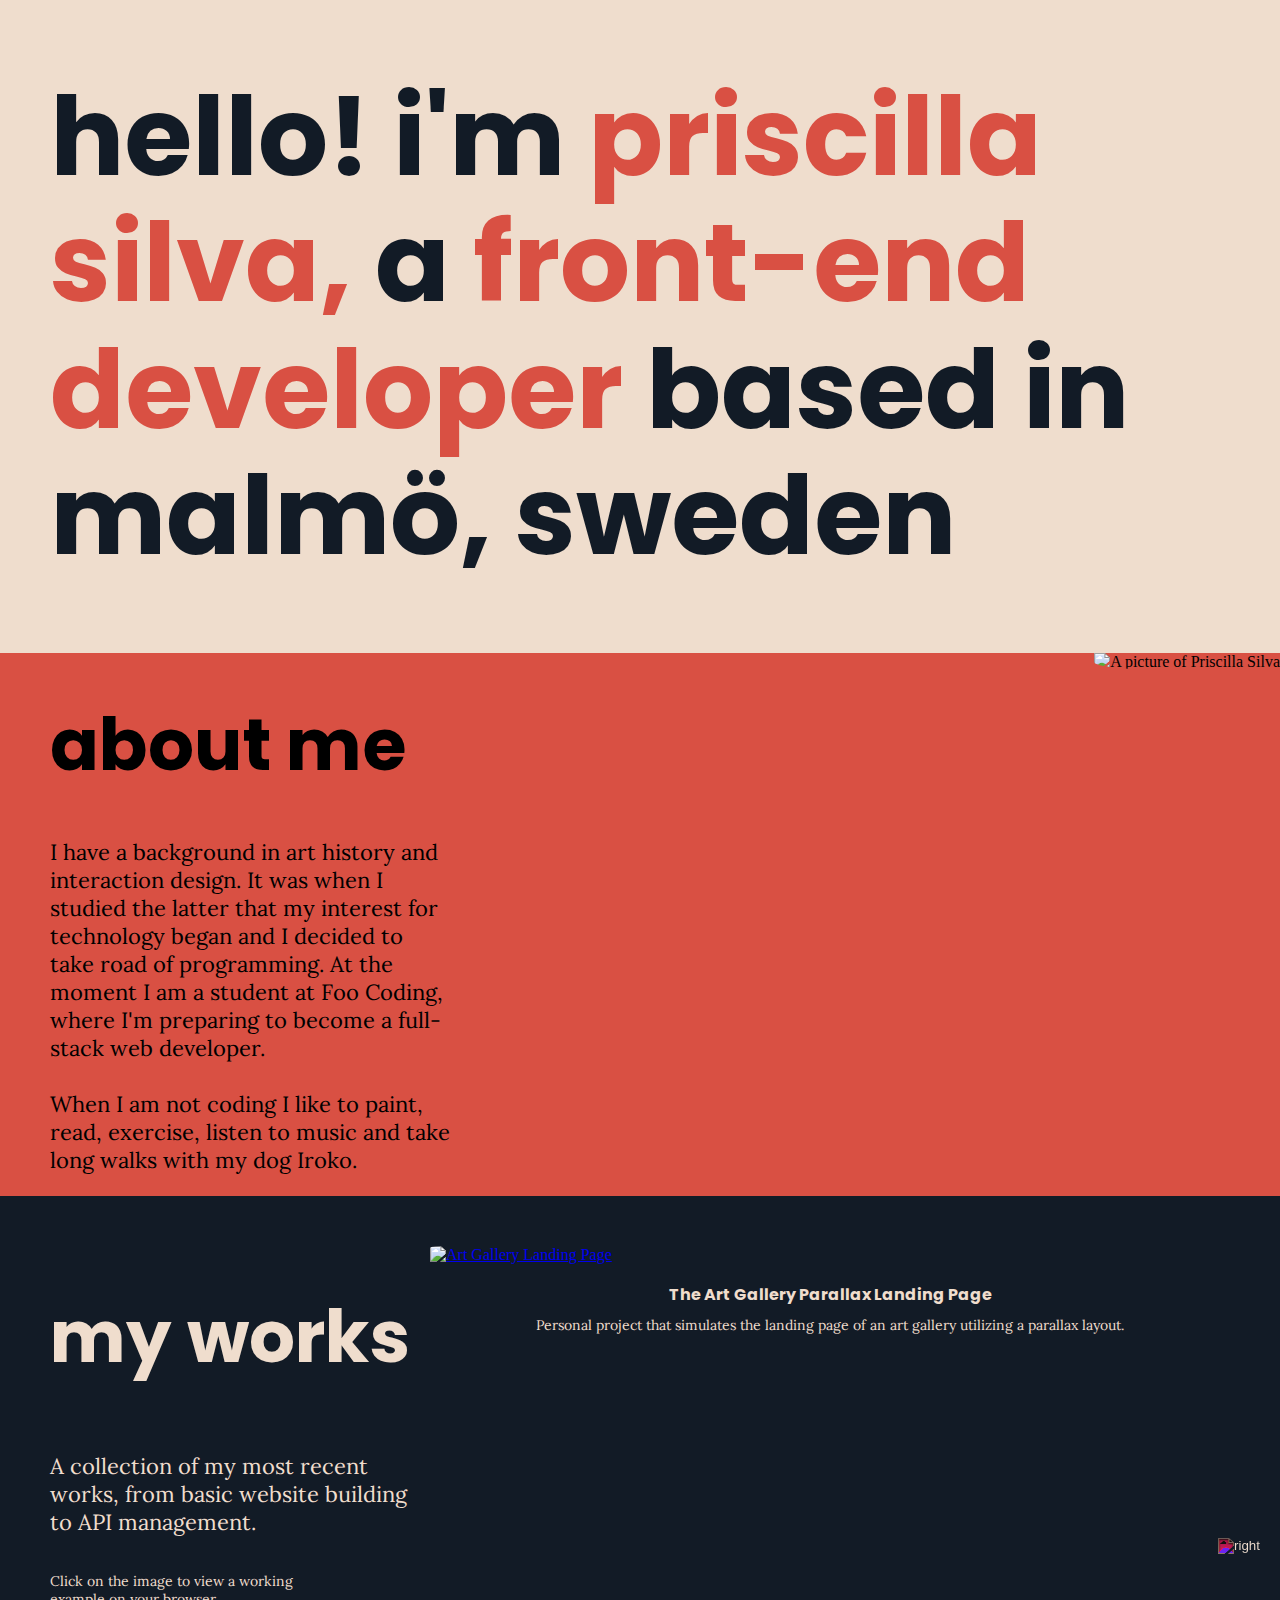
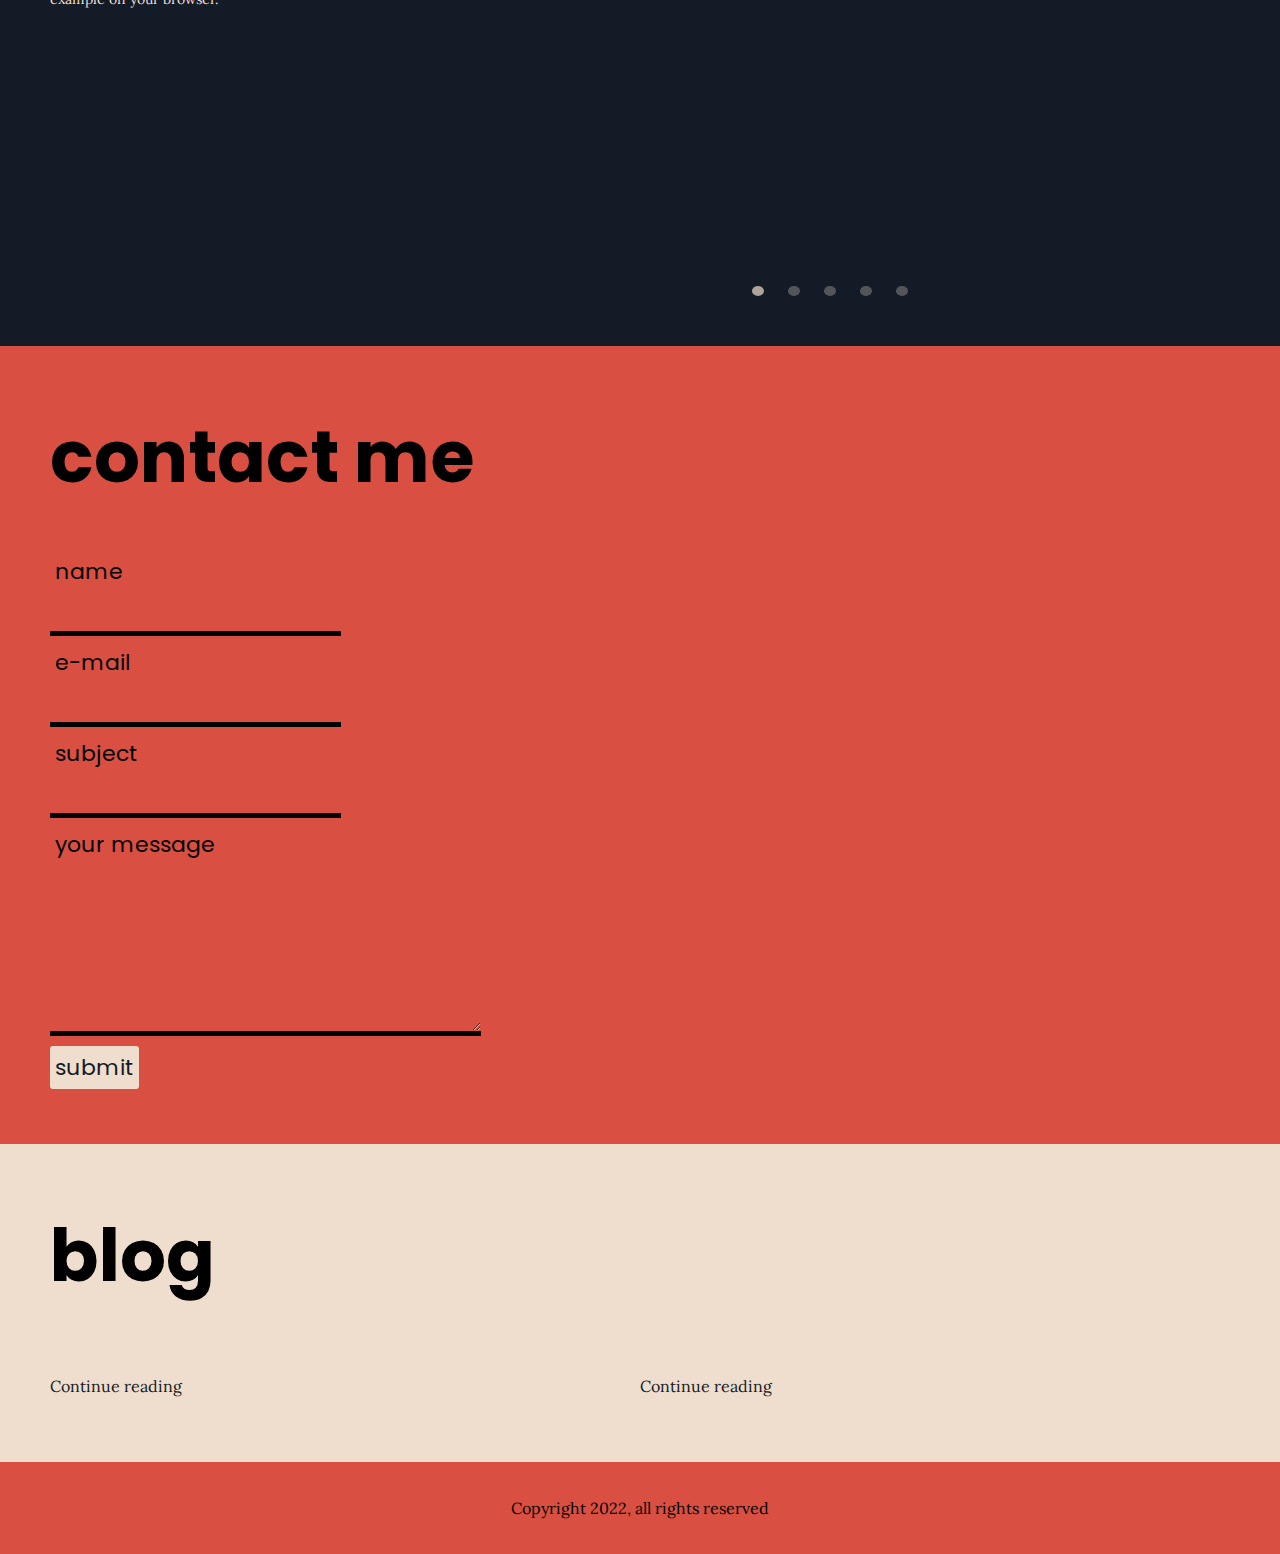
==== commit de6b5aae: "fetched 2 blog posts at a time" ====
--- a/Portfolio/index.html
+++ b/Portfolio/index.html
@@ -27,7 +27,7 @@
       <h1>hello! i'm <span style="color:#D95043;">priscilla silva,</span> a <span style="color:#D95043;">front-end developer</span> based in malmö, sweden</h1>
     </section>
     <section id="about">
-      <div class="sect_content">
+      <div class="sect_content-about">
         <h2>about me</h2>
           <p class="sect-txt">I have a background in art history and interaction design. It was when I studied the latter
             that my interest for technology began and I decided to take road of programming. At the moment
@@ -122,9 +122,18 @@
     <section id="blog">
       <div class="sect_content">
         <h2>blog</h2>
-          <p class="sect-txt">Lorem ipsum dolor sit amet consectetur, adipisicing elit. Id odit tempora, 
-            minima doloribus totam modi impedit at sed, ratione dolor, vero repellat nihil 
-            ullam reiciendis. Possimus accusamus deserunt nesciunt molestias.</p>
+          <div class="blog__content">
+            <div class="blog__content-1">
+              <h3 class="blog__title-1"></h3>
+              <div class="blog__post-1"></div>
+              <a id="continue-reading-1" target="_blank"><p>Continue reading</p></a>
+            </div>
+            <div class="blog__content-2">
+              <h3 class="blog__title-2"></h3>
+              <div class="blog__post-2"></div>
+              <a id="continue-reading-2" target="_blank"><p>Continue reading</p></a>
+            </div>
+          </div>
       </div>
     </section>
     <footer>
--- a/Portfolio/styles/styles.css
+++ b/Portfolio/styles/styles.css
@@ -1 +1 @@
-@import url("https://fonts.googleapis.com/css2?family=Lora:ital@0;1&family=Poppins:wght@300;400&display=swap");@import url("https://fonts.googleapis.com/css2?family=Lora:ital@0;1&family=Poppins:wght@300;400&display=swap");@import url("https://fonts.googleapis.com/css2?family=Lora:ital@0;1&family=Poppins:wght@300;400&display=swap");header{position:sticky;top:30px;z-index:1}.menu-icon{display:-webkit-box;display:-ms-flexbox;display:flex;-webkit-box-pack:end;-ms-flex-pack:end;justify-content:flex-end}.fa-solid{color:#121B26;top:30px;margin-right:30px;font-size:32px;cursor:pointer}.fa-solid:hover{color:white}.overlay{height:100%;width:0;position:fixed;z-index:1;top:0;left:0;background-color:#121B26;background-color:#121B26;overflow-x:hidden;-webkit-transition:0.5s;transition:0.5s}.overlay-content{position:relative;top:25%;width:100%;text-align:center;margin-top:30px;list-style:none;z-index:2}.overlay a{padding:8px;text-decoration:none;font-size:36px;color:#efddcd;display:block;-webkit-transition:0.3s;transition:0.3s;z-index:2}.overlay a:focus,.overlay a:hover{color:#D95043}.overlay .closebtn{position:absolute;top:20px;right:30px;font-size:35px;z-index:2}#home{margin:50px}h1{font-size:110px;font-family:"Poppins",sans-serif;color:#121B26;line-height:115%}h2{font-family:"Poppins",sans-serif;font-size:72px;line-height:90%}.sect-txt{font-family:"Lora",serif;font-size:22px}#about,#contact{background-color:#D95043;margin:0px;padding:0px}#blog,#work{margin:0px;padding:0px}.sect_content{padding:20px 50px 50px 50px}#about{display:-webkit-box;display:-ms-flexbox;display:flex;-webkit-box-pack:justify;-ms-flex-pack:justify;justify-content:space-between}.sect_content{width:400px}.about_pic{padding:0px 0px 0px 0px;overflow:hidden}.img_ps{-o-object-fit:cover;object-fit:cover;width:700px;height:700px;border-bottom-left-radius:50%}#work{background-color:#121B26;height:650px;padding:50px}.sect_content-work{display:-webkit-box;display:-ms-flexbox;display:flex;-webkit-box-pack:justify;-ms-flex-pack:justify;justify-content:space-between;-webkit-box-align:fle;-ms-flex-align:fle;align-items:fle}.work__headline{color:#efddcd}h3{font-family:"Poppins",sans-serif;font-size:16px;line-height:10px;color:#efddcd;text-align:center}.carousel__slide-text p{font-family:"Lora",serif;font-size:14px;color:#efddcd;text-align:center}.section_content-work-info{display:-webkit-box;display:-ms-flexbox;display:flex;-webkit-box-orient:vertical;-webkit-box-direction:normal;-ms-flex-direction:column;flex-direction:column;width:400px}.section_content-work-info p{color:#efddcd;font-family:"Lora",serif;font-size:22px}.carousel__slide-text{padding-top:0px;padding:10px}.svg{-webkit-filter:invert(95%) sepia(6%) saturate(968%) hue-rotate(324deg) brightness(95%) contrast(97%);filter:invert(95%) sepia(6%) saturate(968%) hue-rotate(324deg) brightness(95%) contrast(97%)}.carousel{position:relative;width:800px;height:600px;margin:0 auto}.carousel__image{-o-object-fit:cover;object-fit:cover;width:800px;height:500px;border-radius:10%}.carousel__track-container{width:800px;height:630px;position:relative;overflow:hidden;background-color:transparent}.carousel__track{padding:0;margin:0;list-style:none;position:relative;height:500px;-webkit-transition:-webkit-transform 0.25s ease-in;transition:-webkit-transform 0.25s ease-in;transition:transform 0.25s ease-in;transition:transform 0.25s ease-in,-webkit-transform 0.25s ease-in}.carousel__slide{position:absolute;top:0;bottom:0;width:800px}.carousel__button{position:absolute;top:50%;-webkit-transform:translateY(-50%);transform:translateY(-50%);background:transparent;border:0px;padding:10px}.left{left:-40px;cursor:pointer}.right{right:-40px;cursor:pointer}.carousel__nav{display:-webkit-box;display:-ms-flexbox;display:flex;-webkit-box-pack:center;-ms-flex-pack:center;justify-content:center;padding:10px 0}.carousel__indicator{border:0;border-radius:50%;width:10px;height:10px;margin:0 12px;background-color:rgba(239,221,205,0.3);cursor:pointer}.carousel__indicator.current-slide{background-color:rgba(239,221,205,0.7)}.is-hidden{display:none}.contact_form{display:-webkit-box;display:-ms-flexbox;display:flex;-webkit-box-orient:vertical;-webkit-box-direction:normal;-ms-flex-direction:column;flex-direction:column;-webkit-box-align:start;-ms-flex-align:start;align-items:flex-start}.form_txt{font-family:"Poppins",sans-serif;font-size:22px;margin:5px;padding:0px}input{background-color:#D95043;color:#efddcd;font-family:"Lora",serif;font-size:22px;margin-bottom:5px;padding:5px;border-top:0px;border-left:0px;border-right:0px;border-bottom:5px solid black}input:focus{outline:none}textarea{background-color:#D95043;color:#efddcd;font-family:"Lora",serif;font-size:22px;margin-bottom:10px;padding:10px;margin-top:5px;border-top:0px;border-left:0px;border-right:0px;border-bottom:5px solid black}textarea:focus{outline:none}#submit{background-color:#efddcd;font-family:"Poppins",sans-serif;border:0px;border-radius:3px;color:#121B26;cursor:pointer}#submit:hover{background-color:#e3cebb;-webkit-transition:0.3s;transition:0.3s;-webkit-transition-delay:0.1s;transition-delay:0.1s}footer{background-color:#D95043;font-family:"Lora",serif;margin:0px;padding:0px}.footer_content{padding:20px}.footer_text{text-align:center}body{background-color:#efddcd;margin:0px;padding:0px}+@import url("https://fonts.googleapis.com/css2?family=Lora:ital@0;1&family=Poppins:wght@300;400&display=swap");@import url("https://fonts.googleapis.com/css2?family=Lora:ital@0;1&family=Poppins:wght@300;400&display=swap");@import url("https://fonts.googleapis.com/css2?family=Lora:ital@0;1&family=Poppins:wght@300;400&display=swap");header{position:sticky;top:30px;z-index:1}.menu-icon{display:-webkit-box;display:-ms-flexbox;display:flex;-webkit-box-pack:end;-ms-flex-pack:end;justify-content:flex-end}.fa-solid{color:#121B26;top:30px;margin-right:30px;font-size:32px;cursor:pointer}.fa-solid:hover{color:white}.overlay{height:100%;width:0;position:fixed;z-index:1;top:0;left:0;background-color:#121B26;background-color:#121B26;overflow-x:hidden;-webkit-transition:0.5s;transition:0.5s}.overlay-content{position:relative;top:25%;width:100%;text-align:center;margin-top:30px;list-style:none;z-index:2}.overlay a{padding:8px;text-decoration:none;font-size:36px;color:#efddcd;display:block;-webkit-transition:0.3s;transition:0.3s;z-index:2}.overlay a:focus,.overlay a:hover{color:#D95043}.overlay .closebtn{position:absolute;top:20px;right:30px;font-size:35px;z-index:2}#home{margin:50px}h1{font-size:110px;font-family:"Poppins",sans-serif;color:#121B26;line-height:115%}h2{font-family:"Poppins",sans-serif;font-size:72px;line-height:90%}.sect-txt{font-family:"Lora",serif;font-size:22px}#about,#contact{background-color:#D95043;margin:0px;padding:0px}#blog,#work{margin:0px;padding:0px}.sect_content{padding:20px 50px 50px 50px}#about{display:-webkit-box;display:-ms-flexbox;display:flex;-webkit-box-pack:justify;-ms-flex-pack:justify;justify-content:space-between}.sect_content-about{width:400px;padding-left:50px}.about_pic{padding:0px 0px 0px 0px;overflow:hidden}.img_ps{-o-object-fit:cover;object-fit:cover;width:700px;height:700px;border-bottom-left-radius:50%}#work{background-color:#121B26;height:650px;padding:50px}.sect_content-work{display:-webkit-box;display:-ms-flexbox;display:flex;-ms-flex-pack:distribute;justify-content:space-around;-webkit-box-align:start;-ms-flex-align:start;align-items:flex-start}.work__headline{color:#efddcd}h3{font-family:"Poppins",sans-serif;font-size:16px;line-height:10px;color:#efddcd;text-align:center}.carousel__slide-text p{font-family:"Lora",serif;font-size:14px;color:#efddcd;text-align:center}.section_content-work-info{display:-webkit-box;display:-ms-flexbox;display:flex;-webkit-box-orient:vertical;-webkit-box-direction:normal;-ms-flex-direction:column;flex-direction:column;width:400px}.section_content-work-info p{color:#efddcd;font-family:"Lora",serif;font-size:22px}.carousel__slide-text{padding-top:0px;padding:10px}.svg{-webkit-filter:invert(95%) sepia(6%) saturate(968%) hue-rotate(324deg) brightness(95%) contrast(97%);filter:invert(95%) sepia(6%) saturate(968%) hue-rotate(324deg) brightness(95%) contrast(97%)}.carousel{position:relative;width:800px;height:600px;margin:0 auto}.carousel__image{-o-object-fit:cover;object-fit:cover;width:800px;height:500px;border-radius:10%}.carousel__track-container{width:800px;height:630px;position:relative;overflow:hidden;background-color:transparent}.carousel__track{padding:0;margin:0;list-style:none;position:relative;height:500px;-webkit-transition:-webkit-transform 0.25s ease-in;transition:-webkit-transform 0.25s ease-in;transition:transform 0.25s ease-in;transition:transform 0.25s ease-in,-webkit-transform 0.25s ease-in}.carousel__slide{position:absolute;top:0;bottom:0;width:800px}.carousel__button{position:absolute;top:50%;-webkit-transform:translateY(-50%);transform:translateY(-50%);background:transparent;border:0px;padding:10px}.left{left:-40px;cursor:pointer}.right{right:-40px;cursor:pointer}.carousel__nav{display:-webkit-box;display:-ms-flexbox;display:flex;-webkit-box-pack:center;-ms-flex-pack:center;justify-content:center;padding:10px 0}.carousel__indicator{border:0;border-radius:50%;width:10px;height:10px;margin:0 12px;background-color:rgba(239,221,205,0.3);cursor:pointer}.carousel__indicator.current-slide{background-color:rgba(239,221,205,0.7)}.is-hidden{display:none}.contact_form{display:-webkit-box;display:-ms-flexbox;display:flex;-webkit-box-orient:vertical;-webkit-box-direction:normal;-ms-flex-direction:column;flex-direction:column;-webkit-box-align:start;-ms-flex-align:start;align-items:flex-start}.form_txt{font-family:"Poppins",sans-serif;font-size:22px;margin:5px;padding:0px}input{background-color:#D95043;color:#efddcd;font-family:"Lora",serif;font-size:22px;margin-bottom:5px;padding:5px;border-top:0px;border-left:0px;border-right:0px;border-bottom:5px solid black}input:focus{outline:none}textarea{background-color:#D95043;color:#efddcd;font-family:"Lora",serif;font-size:22px;margin-bottom:10px;padding:10px;margin-top:5px;border-top:0px;border-left:0px;border-right:0px;border-bottom:5px solid black}textarea:focus{outline:none}#submit{background-color:#efddcd;font-family:"Poppins",sans-serif;border:0px;border-radius:3px;color:#121B26;cursor:pointer}#submit:hover{background-color:#e3cebb;-webkit-transition:0.3s;transition:0.3s;-webkit-transition-delay:0.1s;transition-delay:0.1s}.blog__content{display:-webkit-box;display:-ms-flexbox;display:flex;-webkit-box-pack:start;-ms-flex-pack:start;justify-content:flex-start;-webkit-box-align:start;-ms-flex-align:start;align-items:flex-start}.blog__content-1,.blog__content-2{width:500px;padding-right:100px}.blog__title-1,.blog__title-2{color:#121B26;font-size:28px;line-height:100%}.blog__post-1,.blog__post-2{font-family:"Lora",serif;font-size:22px;color:#121B26}#continue-reading-1,#continue-reading-2{font-family:"Lora",serif;font-size:16px;text-decoration:none;color:#121B26}#continue-reading-1:hover,#continue-reading-2:hover{color:#121B26;text-decoration:underline}footer{background-color:#D95043;font-family:"Lora",serif;margin:0px;padding:0px}.footer_content{padding:20px}.footer_text{text-align:center}body{background-color:#efddcd;margin:0px;padding:0px}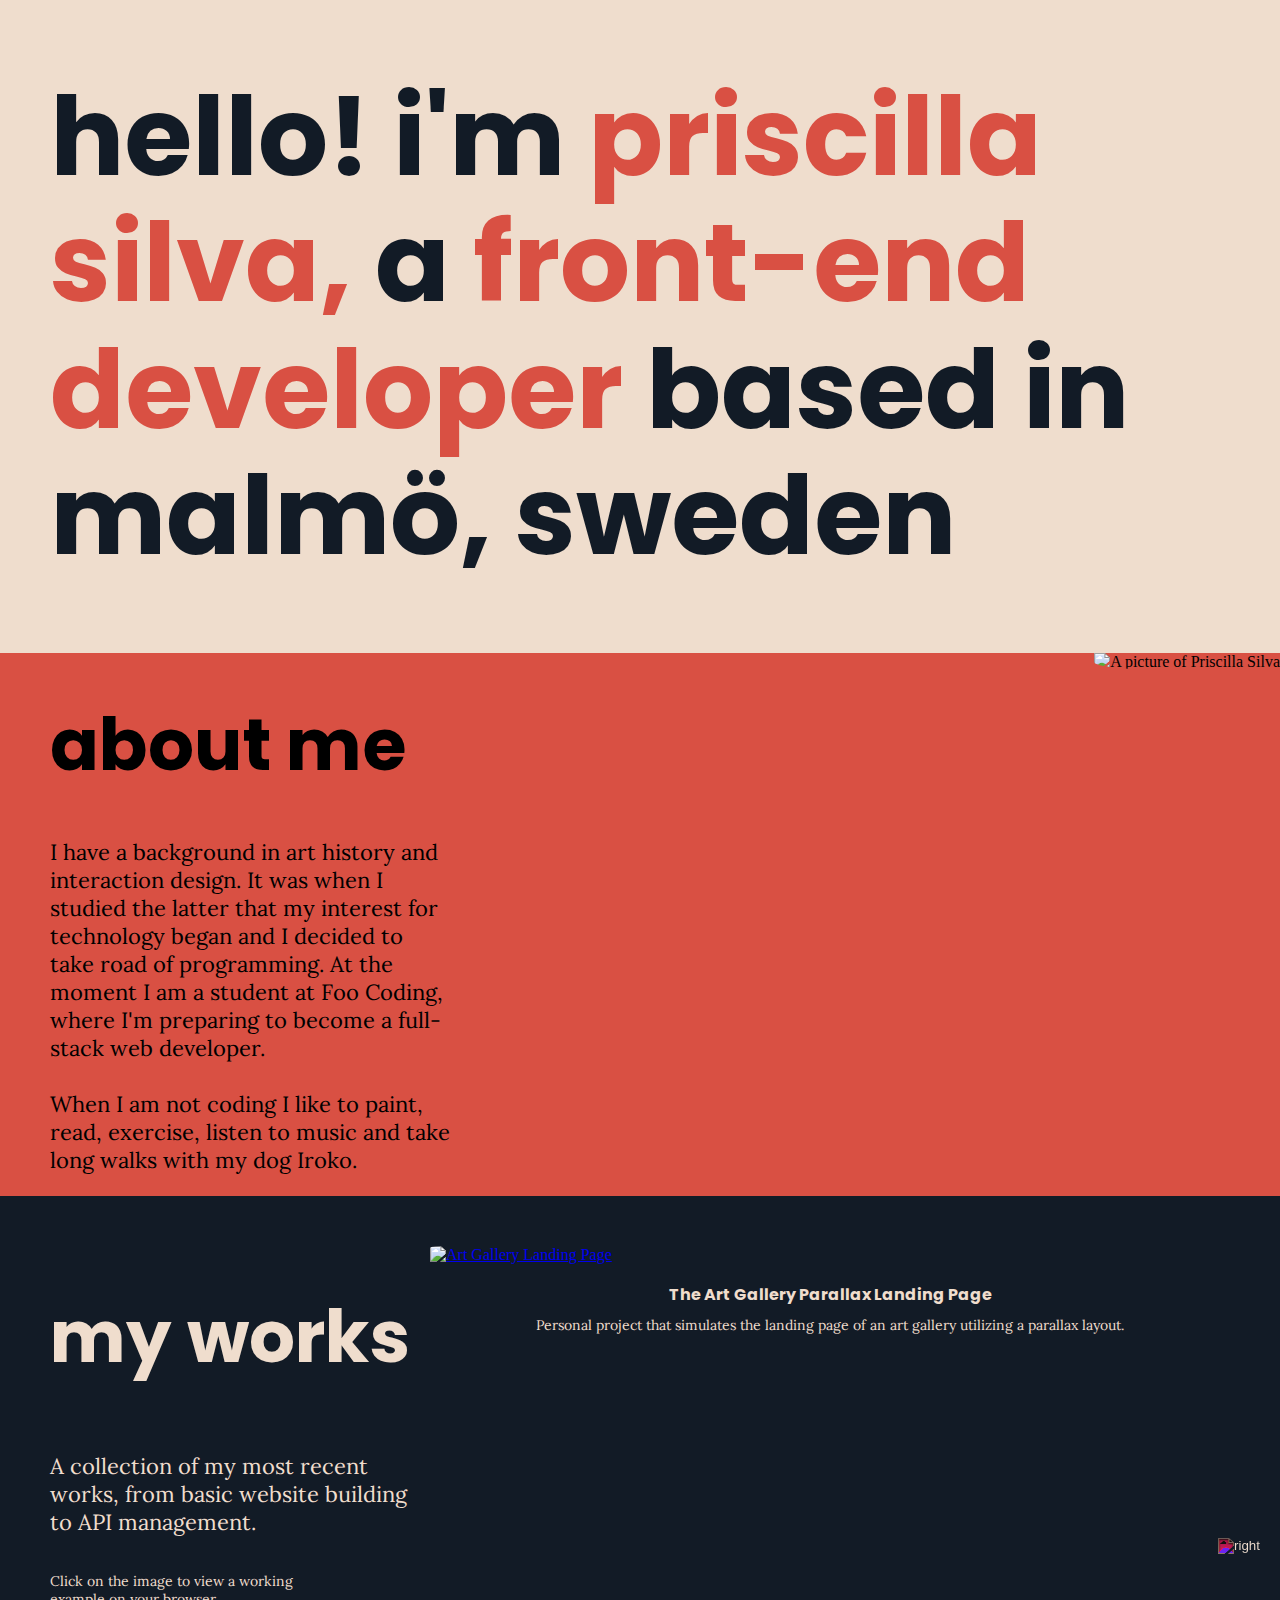
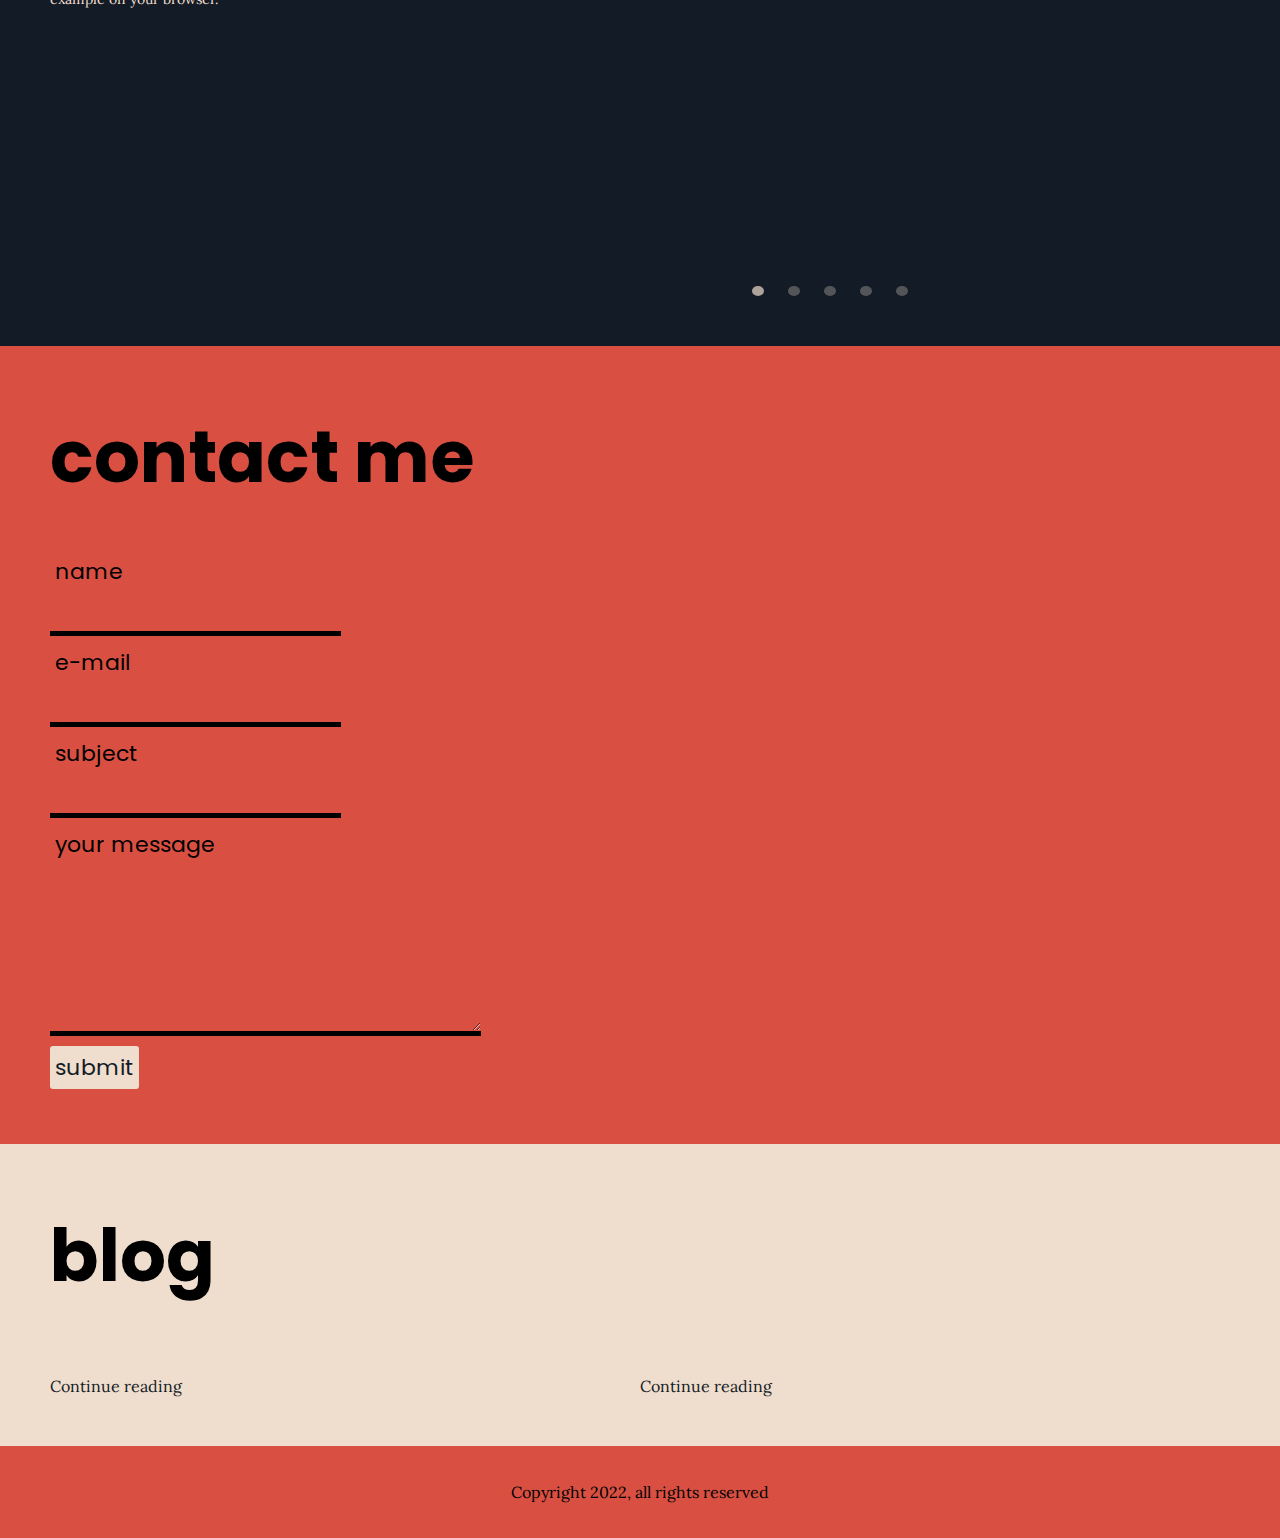
==== commit b155a847: "fixed blog image classes" ====
--- a/Portfolio/index.html
+++ b/Portfolio/index.html
@@ -126,12 +126,12 @@
             <div class="blog__content-1">
               <h3 class="blog__title-1"></h3>
               <div class="blog__post-1"></div>
-              <a id="continue-reading-1" target="_blank"><p>Continue reading</p></a>
+              <span><a id="continue-reading-1" target="_blank">Continue reading</a></span>
             </div>
             <div class="blog__content-2">
               <h3 class="blog__title-2"></h3>
               <div class="blog__post-2"></div>
-              <a id="continue-reading-2" target="_blank"><p>Continue reading</p></a>
+              <span><a id="continue-reading-2" target="_blank">Continue reading</a></span>
             </div>
           </div>
       </div>
--- a/Portfolio/styles/styles.css
+++ b/Portfolio/styles/styles.css
@@ -1 +1 @@
-@import url("https://fonts.googleapis.com/css2?family=Lora:ital@0;1&family=Poppins:wght@300;400&display=swap");@import url("https://fonts.googleapis.com/css2?family=Lora:ital@0;1&family=Poppins:wght@300;400&display=swap");@import url("https://fonts.googleapis.com/css2?family=Lora:ital@0;1&family=Poppins:wght@300;400&display=swap");header{position:sticky;top:30px;z-index:1}.menu-icon{display:-webkit-box;display:-ms-flexbox;display:flex;-webkit-box-pack:end;-ms-flex-pack:end;justify-content:flex-end}.fa-solid{color:#121B26;top:30px;margin-right:30px;font-size:32px;cursor:pointer}.fa-solid:hover{color:white}.overlay{height:100%;width:0;position:fixed;z-index:1;top:0;left:0;background-color:#121B26;background-color:#121B26;overflow-x:hidden;-webkit-transition:0.5s;transition:0.5s}.overlay-content{position:relative;top:25%;width:100%;text-align:center;margin-top:30px;list-style:none;z-index:2}.overlay a{padding:8px;text-decoration:none;font-size:36px;color:#efddcd;display:block;-webkit-transition:0.3s;transition:0.3s;z-index:2}.overlay a:focus,.overlay a:hover{color:#D95043}.overlay .closebtn{position:absolute;top:20px;right:30px;font-size:35px;z-index:2}#home{margin:50px}h1{font-size:110px;font-family:"Poppins",sans-serif;color:#121B26;line-height:115%}h2{font-family:"Poppins",sans-serif;font-size:72px;line-height:90%}.sect-txt{font-family:"Lora",serif;font-size:22px}#about,#contact{background-color:#D95043;margin:0px;padding:0px}#blog,#work{margin:0px;padding:0px}.sect_content{padding:20px 50px 50px 50px}#about{display:-webkit-box;display:-ms-flexbox;display:flex;-webkit-box-pack:justify;-ms-flex-pack:justify;justify-content:space-between}.sect_content-about{width:400px;padding-left:50px}.about_pic{padding:0px 0px 0px 0px;overflow:hidden}.img_ps{-o-object-fit:cover;object-fit:cover;width:700px;height:700px;border-bottom-left-radius:50%}#work{background-color:#121B26;height:650px;padding:50px}.sect_content-work{display:-webkit-box;display:-ms-flexbox;display:flex;-ms-flex-pack:distribute;justify-content:space-around;-webkit-box-align:start;-ms-flex-align:start;align-items:flex-start}.work__headline{color:#efddcd}h3{font-family:"Poppins",sans-serif;font-size:16px;line-height:10px;color:#efddcd;text-align:center}.carousel__slide-text p{font-family:"Lora",serif;font-size:14px;color:#efddcd;text-align:center}.section_content-work-info{display:-webkit-box;display:-ms-flexbox;display:flex;-webkit-box-orient:vertical;-webkit-box-direction:normal;-ms-flex-direction:column;flex-direction:column;width:400px}.section_content-work-info p{color:#efddcd;font-family:"Lora",serif;font-size:22px}.carousel__slide-text{padding-top:0px;padding:10px}.svg{-webkit-filter:invert(95%) sepia(6%) saturate(968%) hue-rotate(324deg) brightness(95%) contrast(97%);filter:invert(95%) sepia(6%) saturate(968%) hue-rotate(324deg) brightness(95%) contrast(97%)}.carousel{position:relative;width:800px;height:600px;margin:0 auto}.carousel__image{-o-object-fit:cover;object-fit:cover;width:800px;height:500px;border-radius:10%}.carousel__track-container{width:800px;height:630px;position:relative;overflow:hidden;background-color:transparent}.carousel__track{padding:0;margin:0;list-style:none;position:relative;height:500px;-webkit-transition:-webkit-transform 0.25s ease-in;transition:-webkit-transform 0.25s ease-in;transition:transform 0.25s ease-in;transition:transform 0.25s ease-in,-webkit-transform 0.25s ease-in}.carousel__slide{position:absolute;top:0;bottom:0;width:800px}.carousel__button{position:absolute;top:50%;-webkit-transform:translateY(-50%);transform:translateY(-50%);background:transparent;border:0px;padding:10px}.left{left:-40px;cursor:pointer}.right{right:-40px;cursor:pointer}.carousel__nav{display:-webkit-box;display:-ms-flexbox;display:flex;-webkit-box-pack:center;-ms-flex-pack:center;justify-content:center;padding:10px 0}.carousel__indicator{border:0;border-radius:50%;width:10px;height:10px;margin:0 12px;background-color:rgba(239,221,205,0.3);cursor:pointer}.carousel__indicator.current-slide{background-color:rgba(239,221,205,0.7)}.is-hidden{display:none}.contact_form{display:-webkit-box;display:-ms-flexbox;display:flex;-webkit-box-orient:vertical;-webkit-box-direction:normal;-ms-flex-direction:column;flex-direction:column;-webkit-box-align:start;-ms-flex-align:start;align-items:flex-start}.form_txt{font-family:"Poppins",sans-serif;font-size:22px;margin:5px;padding:0px}input{background-color:#D95043;color:#efddcd;font-family:"Lora",serif;font-size:22px;margin-bottom:5px;padding:5px;border-top:0px;border-left:0px;border-right:0px;border-bottom:5px solid black}input:focus{outline:none}textarea{background-color:#D95043;color:#efddcd;font-family:"Lora",serif;font-size:22px;margin-bottom:10px;padding:10px;margin-top:5px;border-top:0px;border-left:0px;border-right:0px;border-bottom:5px solid black}textarea:focus{outline:none}#submit{background-color:#efddcd;font-family:"Poppins",sans-serif;border:0px;border-radius:3px;color:#121B26;cursor:pointer}#submit:hover{background-color:#e3cebb;-webkit-transition:0.3s;transition:0.3s;-webkit-transition-delay:0.1s;transition-delay:0.1s}.blog__content{display:-webkit-box;display:-ms-flexbox;display:flex;-webkit-box-pack:start;-ms-flex-pack:start;justify-content:flex-start;-webkit-box-align:start;-ms-flex-align:start;align-items:flex-start}.blog__content-1,.blog__content-2{width:500px;padding-right:100px}.blog__title-1,.blog__title-2{color:#121B26;font-size:28px;line-height:100%}.blog__post-1,.blog__post-2{font-family:"Lora",serif;font-size:22px;color:#121B26}#continue-reading-1,#continue-reading-2{font-family:"Lora",serif;font-size:16px;text-decoration:none;color:#121B26}#continue-reading-1:hover,#continue-reading-2:hover{color:#121B26;text-decoration:underline}footer{background-color:#D95043;font-family:"Lora",serif;margin:0px;padding:0px}.footer_content{padding:20px}.footer_text{text-align:center}body{background-color:#efddcd;margin:0px;padding:0px}+@import url("https://fonts.googleapis.com/css2?family=Lora:ital@0;1&family=Poppins:wght@300;400&display=swap");@import url("https://fonts.googleapis.com/css2?family=Lora:ital@0;1&family=Poppins:wght@300;400&display=swap");@import url("https://fonts.googleapis.com/css2?family=Lora:ital@0;1&family=Poppins:wght@300;400&display=swap");header{position:sticky;top:30px;z-index:1}.menu-icon{display:-webkit-box;display:-ms-flexbox;display:flex;-webkit-box-pack:end;-ms-flex-pack:end;justify-content:flex-end}.fa-solid{color:#121B26;top:30px;margin-right:30px;font-size:32px;cursor:pointer}.fa-solid:hover{color:white}.overlay{height:100%;width:0;position:fixed;z-index:1;top:0;left:0;background-color:#121B26;background-color:#121B26;overflow-x:hidden;-webkit-transition:0.5s;transition:0.5s}.overlay-content{position:relative;top:25%;width:100%;text-align:center;margin-top:30px;list-style:none;z-index:2}.overlay a{padding:8px;text-decoration:none;font-size:36px;color:#efddcd;display:block;-webkit-transition:0.3s;transition:0.3s;z-index:2}.overlay a:focus,.overlay a:hover{color:#D95043}.overlay .closebtn{position:absolute;top:20px;right:30px;font-size:35px;z-index:2}#home{margin:50px}h1{font-size:110px;font-family:"Poppins",sans-serif;color:#121B26;line-height:115%}h2{font-family:"Poppins",sans-serif;font-size:72px;line-height:90%}.sect-txt{font-family:"Lora",serif;font-size:22px}#about,#contact{background-color:#D95043;margin:0px;padding:0px}#blog,#work{margin:0px;padding:0px}.sect_content{padding:20px 50px 50px 50px}#about{display:-webkit-box;display:-ms-flexbox;display:flex;-webkit-box-pack:justify;-ms-flex-pack:justify;justify-content:space-between}.sect_content-about{width:400px;padding-left:50px}.about_pic{padding:0px 0px 0px 0px;overflow:hidden}.img_ps{-o-object-fit:cover;object-fit:cover;width:700px;height:700px;border-bottom-left-radius:50%}#work{background-color:#121B26;height:650px;padding:50px}.sect_content-work{display:-webkit-box;display:-ms-flexbox;display:flex;-ms-flex-pack:distribute;justify-content:space-around;-webkit-box-align:start;-ms-flex-align:start;align-items:flex-start}.work__headline{color:#efddcd}h3{font-family:"Poppins",sans-serif;font-size:16px;line-height:10px;color:#efddcd;text-align:center}.carousel__slide-text p{font-family:"Lora",serif;font-size:14px;color:#efddcd;text-align:center}.section_content-work-info{display:-webkit-box;display:-ms-flexbox;display:flex;-webkit-box-orient:vertical;-webkit-box-direction:normal;-ms-flex-direction:column;flex-direction:column;width:400px}.section_content-work-info p{color:#efddcd;font-family:"Lora",serif;font-size:22px}.carousel__slide-text{padding-top:0px;padding:10px}.svg{-webkit-filter:invert(95%) sepia(6%) saturate(968%) hue-rotate(324deg) brightness(95%) contrast(97%);filter:invert(95%) sepia(6%) saturate(968%) hue-rotate(324deg) brightness(95%) contrast(97%)}.carousel{position:relative;width:800px;height:600px;margin:0 auto}.carousel__image{-o-object-fit:cover;object-fit:cover;width:800px;height:500px;border-radius:10%}.carousel__track-container{width:800px;height:630px;position:relative;overflow:hidden;background-color:transparent}.carousel__track{padding:0;margin:0;list-style:none;position:relative;height:500px;-webkit-transition:-webkit-transform 0.25s ease-in;transition:-webkit-transform 0.25s ease-in;transition:transform 0.25s ease-in;transition:transform 0.25s ease-in,-webkit-transform 0.25s ease-in}.carousel__slide{position:absolute;top:0;bottom:0;width:800px}.carousel__button{position:absolute;top:50%;-webkit-transform:translateY(-50%);transform:translateY(-50%);background:transparent;border:0px;padding:10px}.left{left:-40px;cursor:pointer}.right{right:-40px;cursor:pointer}.carousel__nav{display:-webkit-box;display:-ms-flexbox;display:flex;-webkit-box-pack:center;-ms-flex-pack:center;justify-content:center;padding:10px 0}.carousel__indicator{border:0;border-radius:50%;width:10px;height:10px;margin:0 12px;background-color:rgba(239,221,205,0.3);cursor:pointer}.carousel__indicator.current-slide{background-color:rgba(239,221,205,0.7)}.is-hidden{display:none}.contact_form{display:-webkit-box;display:-ms-flexbox;display:flex;-webkit-box-orient:vertical;-webkit-box-direction:normal;-ms-flex-direction:column;flex-direction:column;-webkit-box-align:start;-ms-flex-align:start;align-items:flex-start}.form_txt{font-family:"Poppins",sans-serif;font-size:22px;margin:5px;padding:0px}input{background-color:#D95043;color:#efddcd;font-family:"Lora",serif;font-size:22px;margin-bottom:5px;padding:5px;border-top:0px;border-left:0px;border-right:0px;border-bottom:5px solid black}input:focus{outline:none}textarea{background-color:#D95043;color:#efddcd;font-family:"Lora",serif;font-size:22px;margin-bottom:10px;padding:10px;margin-top:5px;border-top:0px;border-left:0px;border-right:0px;border-bottom:5px solid black}textarea:focus{outline:none}#submit{background-color:#efddcd;font-family:"Poppins",sans-serif;border:0px;border-radius:3px;color:#121B26;cursor:pointer}#submit:hover{background-color:#e3cebb;-webkit-transition:0.3s;transition:0.3s;-webkit-transition-delay:0.1s;transition-delay:0.1s}.blog__content{display:-webkit-box;display:-ms-flexbox;display:flex;-webkit-box-pack:start;-ms-flex-pack:start;justify-content:flex-start;-webkit-box-align:start;-ms-flex-align:start;align-items:flex-start}.blog__content-1,.blog__content-2{width:500px;padding-right:300px}.blog__title-1,.blog__title-2{color:#121B26;font-size:28px;line-height:100%}.blog__post-1,.blog__post-2{font-family:"Lora",serif;font-size:22px;color:#121B26}#continue-reading-1,#continue-reading-2{font-family:"Lora",serif;font-size:16px;text-decoration:none;color:#121B26}#continue-reading-1:hover,#continue-reading-2:hover{color:#121B26;text-decoration:underline}.blog__img-1,.blog__img-2{-o-object-fit:cover;object-fit:cover;width:400px;height:400px;border-radius:30px;margin:20px 0px 0px 0px}footer{background-color:#D95043;font-family:"Lora",serif;margin:0px;padding:0px}.footer_content{padding:20px}.footer_text{text-align:center}body{background-color:#efddcd;margin:0px;padding:0px}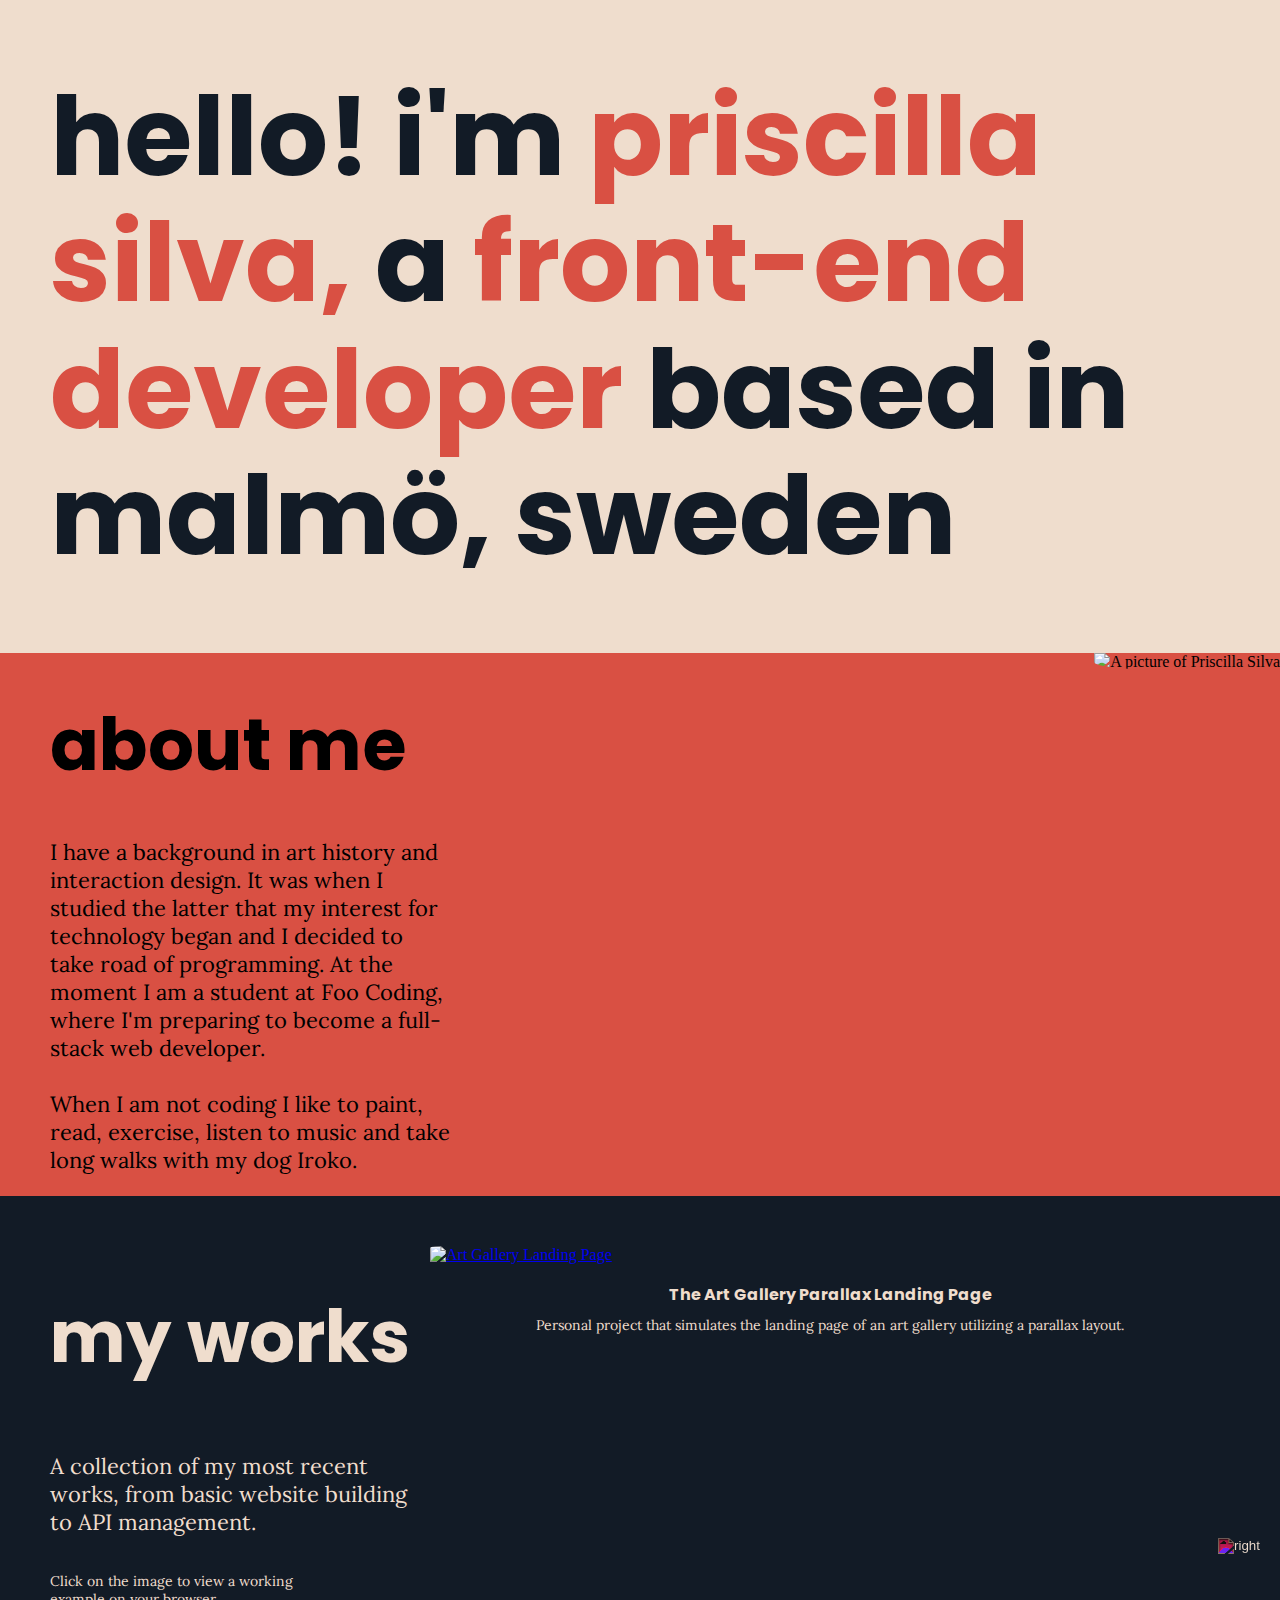
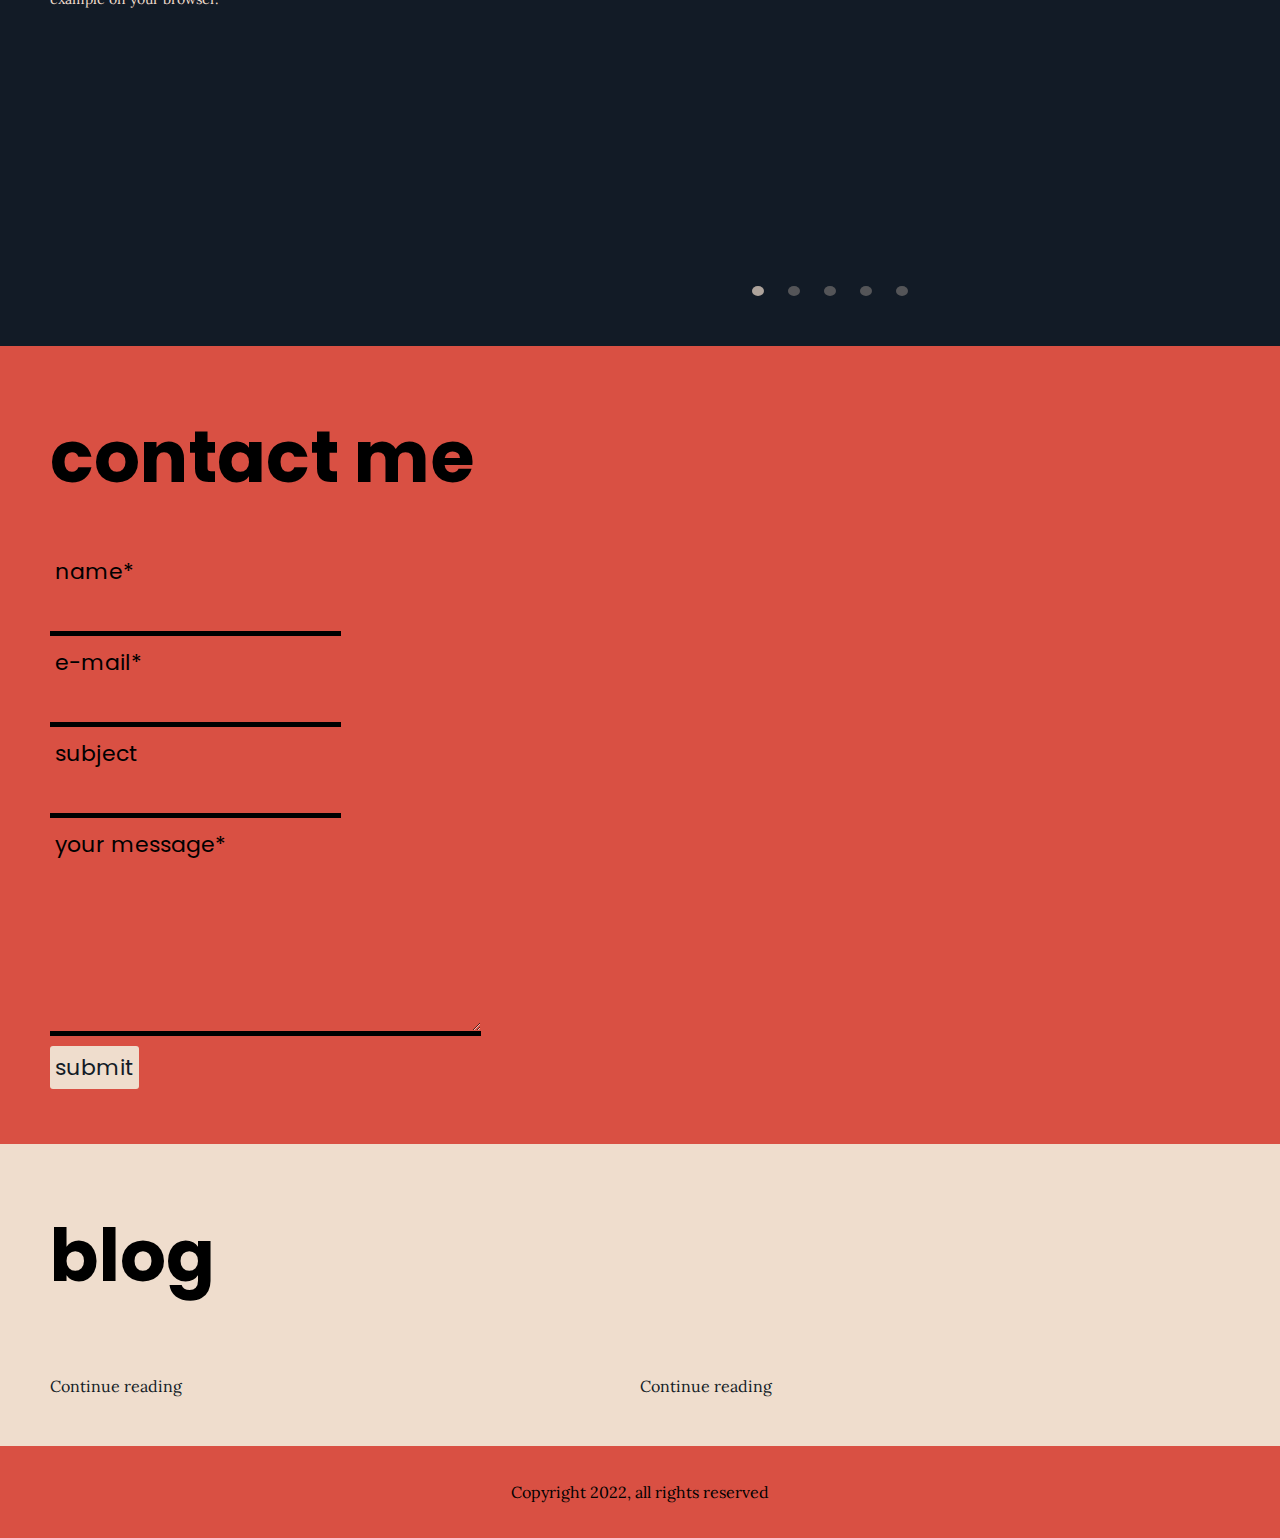
==== commit 18f3a99a: "added gitignore and form validation, which still needs to be tested" ====
--- a/Portfolio/index.html
+++ b/Portfolio/index.html
@@ -106,16 +106,16 @@
     <section id="contact">
       <div class="sect_content">
         <h2>contact me</h2>
-          <form action="contact" class="contact_form">
-            <p class="form_txt">name</p>
-            <input type="text" name="name" id="name">
-            <p class="form_txt">e-mail</p>
-            <input type="email" name="email" id="email">
+          <form action="contact.php" method="POST" class="contact_form">
+            <p class="form_txt">name*</p>
+            <input type="text" name="name" id="name" required>
+            <p class="form_txt">e-mail*</p>
+            <input type="email" name="email" id="email" required>
             <p class="form_txt">subject</p>
             <input type="text" name="subject" id="subject">
-            <p class="form_txt">your message</p>
-            <textarea name="message" id="message" cols="30" rows="5"></textarea>
-            <input type="submit" value="submit" id="submit">
+            <p class="form_txt">your message*</p>
+            <textarea name="message" id="message" cols="30" rows="5" required></textarea>
+            <input type="submit" value="submit" name="submit" id="submit">
           </form>
       </div>
     </section>
@@ -141,6 +141,7 @@
         <p class="footer_text">Copyright 2022, all rights reserved</p>
       </div>
     </footer>
+
     <script src="https://kit.fontawesome.com/fdc79b6d81.js" crossorigin="anonymous"></script>
     <script src="main.js"></script>
 </body>
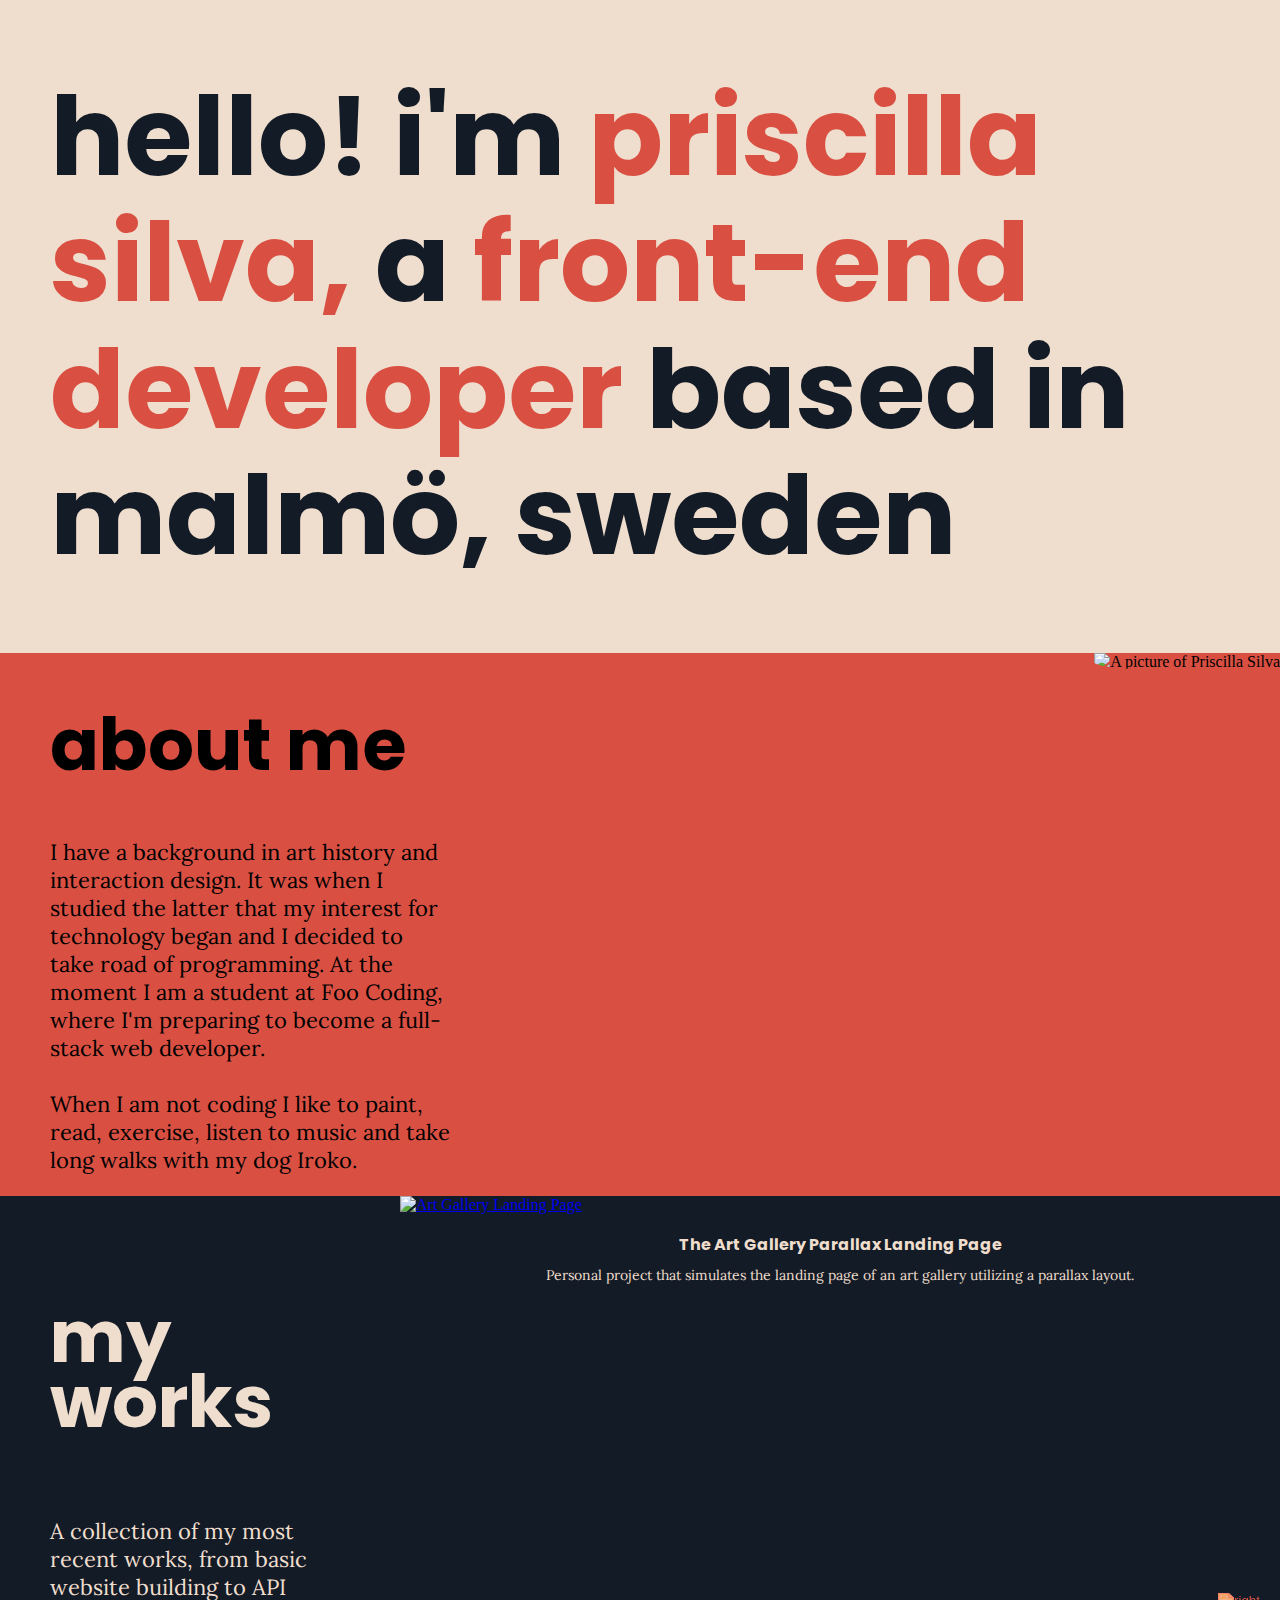
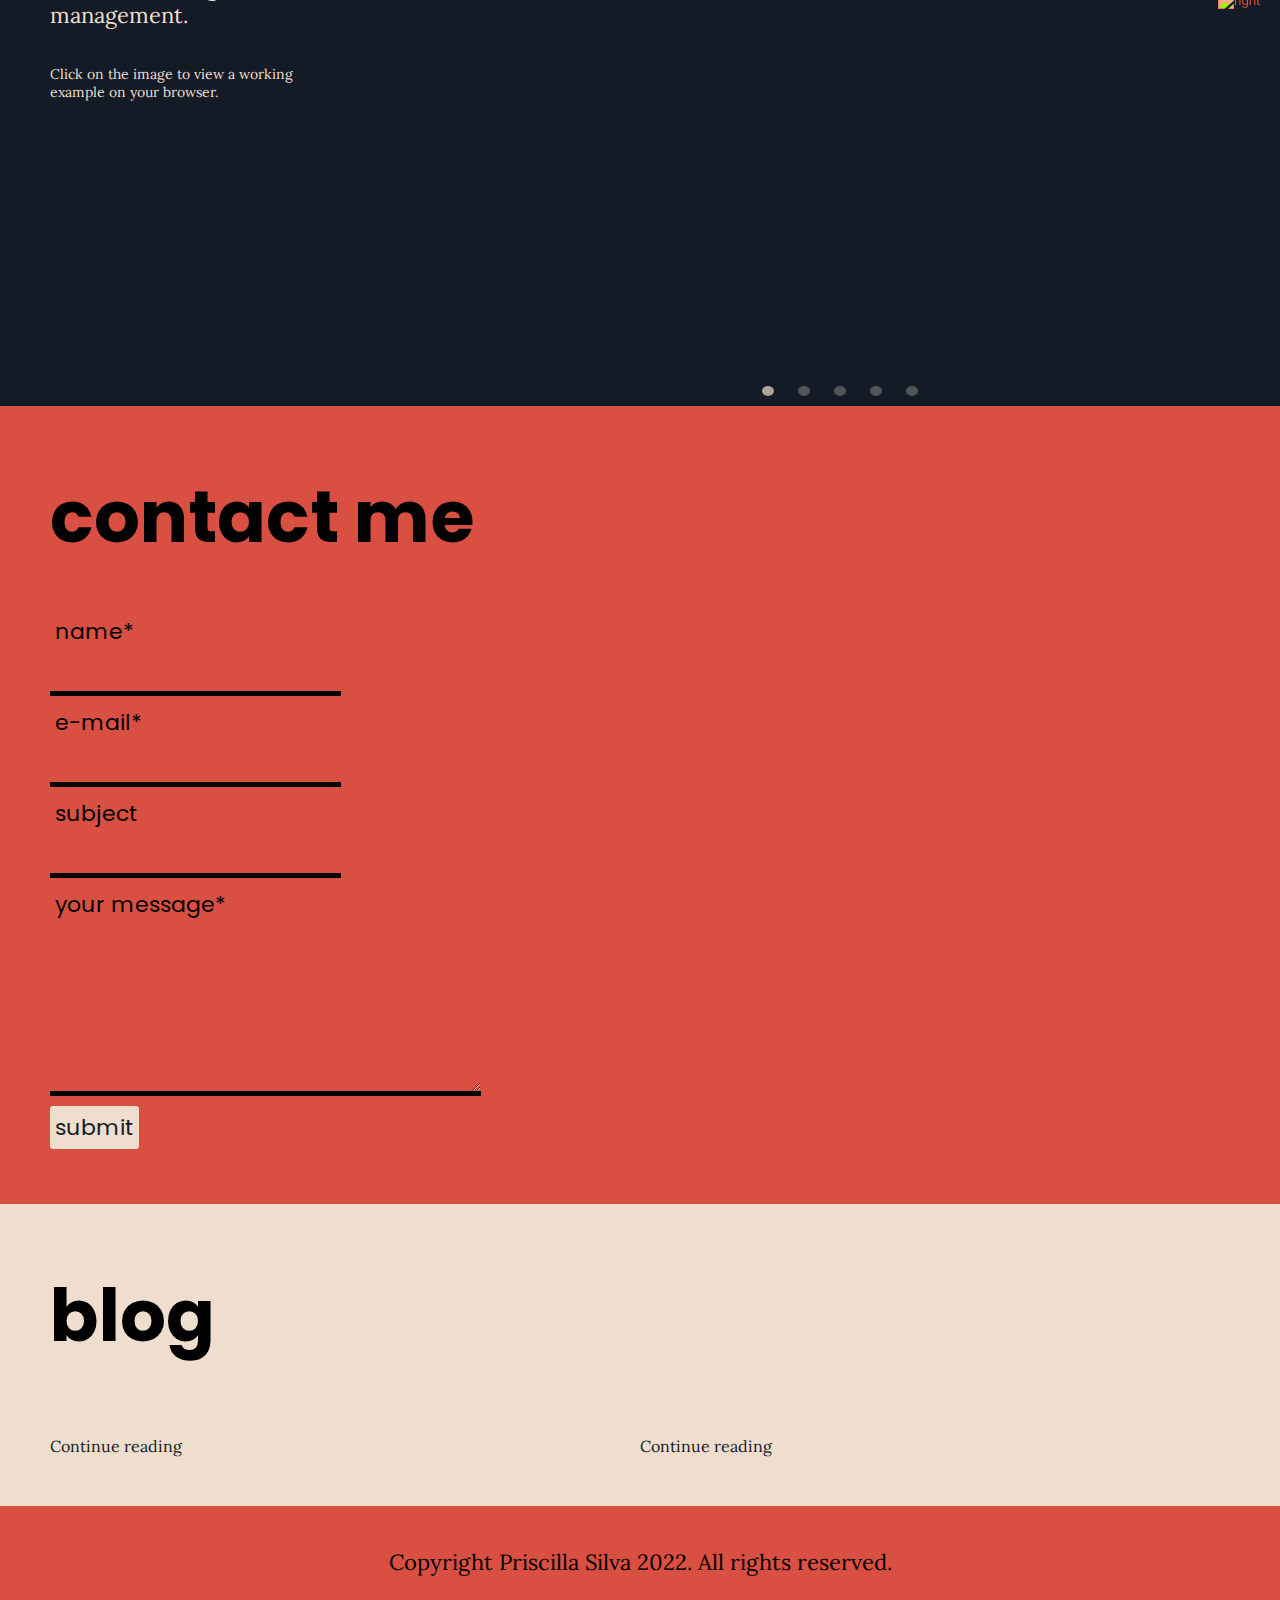
==== commit c2c662aa: "added social icons to footer" ====
--- a/Portfolio/index.html
+++ b/Portfolio/index.html
@@ -106,7 +106,7 @@
     <section id="contact">
       <div class="sect_content">
         <h2>contact me</h2>
-          <form action="contact.php" method="POST" class="contact_form">
+          <form action="contact.php" method="POST" onsubmit="reset(); return fail; alert(/Thank you! I'll be in contact with you as soon as possible./)" class="contact_form">
             <p class="form_txt">name*</p>
             <input type="text" name="name" id="name" required>
             <p class="form_txt">e-mail*</p>
@@ -138,7 +138,12 @@
     </section>
     <footer>
       <div class="footer_content">
-        <p class="footer_text">Copyright 2022, all rights reserved</p>
+        <p class="footer_text">Copyright Priscilla Silva 2022. All rights reserved.</p>
+        <div class="footer__icons">
+          <a href="https://github.com/priscilla-silva"><i class="fab fa-github"></i></a>
+          <a href="https://twitter.com/home"><i class="fab fa-twitter"></i></a>
+          <a href="https://www.instagram.com/prissmacolor/"><i class="fab fa-instagram"></i></a>
+        </div>
       </div>
     </footer>
 
--- a/Portfolio/styles/styles.css
+++ b/Portfolio/styles/styles.css
@@ -1 +1 @@
-@import url("https://fonts.googleapis.com/css2?family=Lora:ital@0;1&family=Poppins:wght@300;400&display=swap");@import url("https://fonts.googleapis.com/css2?family=Lora:ital@0;1&family=Poppins:wght@300;400&display=swap");@import url("https://fonts.googleapis.com/css2?family=Lora:ital@0;1&family=Poppins:wght@300;400&display=swap");header{position:sticky;top:30px;z-index:1}.menu-icon{display:-webkit-box;display:-ms-flexbox;display:flex;-webkit-box-pack:end;-ms-flex-pack:end;justify-content:flex-end}.fa-solid{color:#121B26;top:30px;margin-right:30px;font-size:32px;cursor:pointer}.fa-solid:hover{color:white}.overlay{height:100%;width:0;position:fixed;z-index:1;top:0;left:0;background-color:#121B26;background-color:#121B26;overflow-x:hidden;-webkit-transition:0.5s;transition:0.5s}.overlay-content{position:relative;top:25%;width:100%;text-align:center;margin-top:30px;list-style:none;z-index:2}.overlay a{padding:8px;text-decoration:none;font-size:36px;color:#efddcd;display:block;-webkit-transition:0.3s;transition:0.3s;z-index:2}.overlay a:focus,.overlay a:hover{color:#D95043}.overlay .closebtn{position:absolute;top:20px;right:30px;font-size:35px;z-index:2}#home{margin:50px}h1{font-size:110px;font-family:"Poppins",sans-serif;color:#121B26;line-height:115%}h2{font-family:"Poppins",sans-serif;font-size:72px;line-height:90%}.sect-txt{font-family:"Lora",serif;font-size:22px}#about,#contact{background-color:#D95043;margin:0px;padding:0px}#blog,#work{margin:0px;padding:0px}.sect_content{padding:20px 50px 50px 50px}#about{display:-webkit-box;display:-ms-flexbox;display:flex;-webkit-box-pack:justify;-ms-flex-pack:justify;justify-content:space-between}.sect_content-about{width:400px;padding-left:50px}.about_pic{padding:0px 0px 0px 0px;overflow:hidden}.img_ps{-o-object-fit:cover;object-fit:cover;width:700px;height:700px;border-bottom-left-radius:50%}#work{background-color:#121B26;height:650px;padding:50px}.sect_content-work{display:-webkit-box;display:-ms-flexbox;display:flex;-ms-flex-pack:distribute;justify-content:space-around;-webkit-box-align:start;-ms-flex-align:start;align-items:flex-start}.work__headline{color:#efddcd}h3{font-family:"Poppins",sans-serif;font-size:16px;line-height:10px;color:#efddcd;text-align:center}.carousel__slide-text p{font-family:"Lora",serif;font-size:14px;color:#efddcd;text-align:center}.section_content-work-info{display:-webkit-box;display:-ms-flexbox;display:flex;-webkit-box-orient:vertical;-webkit-box-direction:normal;-ms-flex-direction:column;flex-direction:column;width:400px}.section_content-work-info p{color:#efddcd;font-family:"Lora",serif;font-size:22px}.carousel__slide-text{padding-top:0px;padding:10px}.svg{-webkit-filter:invert(95%) sepia(6%) saturate(968%) hue-rotate(324deg) brightness(95%) contrast(97%);filter:invert(95%) sepia(6%) saturate(968%) hue-rotate(324deg) brightness(95%) contrast(97%)}.carousel{position:relative;width:800px;height:600px;margin:0 auto}.carousel__image{-o-object-fit:cover;object-fit:cover;width:800px;height:500px;border-radius:10%}.carousel__track-container{width:800px;height:630px;position:relative;overflow:hidden;background-color:transparent}.carousel__track{padding:0;margin:0;list-style:none;position:relative;height:500px;-webkit-transition:-webkit-transform 0.25s ease-in;transition:-webkit-transform 0.25s ease-in;transition:transform 0.25s ease-in;transition:transform 0.25s ease-in,-webkit-transform 0.25s ease-in}.carousel__slide{position:absolute;top:0;bottom:0;width:800px}.carousel__button{position:absolute;top:50%;-webkit-transform:translateY(-50%);transform:translateY(-50%);background:transparent;border:0px;padding:10px}.left{left:-40px;cursor:pointer}.right{right:-40px;cursor:pointer}.carousel__nav{display:-webkit-box;display:-ms-flexbox;display:flex;-webkit-box-pack:center;-ms-flex-pack:center;justify-content:center;padding:10px 0}.carousel__indicator{border:0;border-radius:50%;width:10px;height:10px;margin:0 12px;background-color:rgba(239,221,205,0.3);cursor:pointer}.carousel__indicator.current-slide{background-color:rgba(239,221,205,0.7)}.is-hidden{display:none}.contact_form{display:-webkit-box;display:-ms-flexbox;display:flex;-webkit-box-orient:vertical;-webkit-box-direction:normal;-ms-flex-direction:column;flex-direction:column;-webkit-box-align:start;-ms-flex-align:start;align-items:flex-start}.form_txt{font-family:"Poppins",sans-serif;font-size:22px;margin:5px;padding:0px}input{background-color:#D95043;color:#efddcd;font-family:"Lora",serif;font-size:22px;margin-bottom:5px;padding:5px;border-top:0px;border-left:0px;border-right:0px;border-bottom:5px solid black}input:focus{outline:none}textarea{background-color:#D95043;color:#efddcd;font-family:"Lora",serif;font-size:22px;margin-bottom:10px;padding:10px;margin-top:5px;border-top:0px;border-left:0px;border-right:0px;border-bottom:5px solid black}textarea:focus{outline:none}#submit{background-color:#efddcd;font-family:"Poppins",sans-serif;border:0px;border-radius:3px;color:#121B26;cursor:pointer}#submit:hover{background-color:#e3cebb;-webkit-transition:0.3s;transition:0.3s;-webkit-transition-delay:0.1s;transition-delay:0.1s}.blog__content{display:-webkit-box;display:-ms-flexbox;display:flex;-webkit-box-pack:start;-ms-flex-pack:start;justify-content:flex-start;-webkit-box-align:start;-ms-flex-align:start;align-items:flex-start}.blog__content-1,.blog__content-2{width:500px;padding-right:300px}.blog__title-1,.blog__title-2{color:#121B26;font-size:28px;line-height:100%}.blog__post-1,.blog__post-2{font-family:"Lora",serif;font-size:22px;color:#121B26}#continue-reading-1,#continue-reading-2{font-family:"Lora",serif;font-size:16px;text-decoration:none;color:#121B26}#continue-reading-1:hover,#continue-reading-2:hover{color:#121B26;text-decoration:underline}.blog__img-1,.blog__img-2{-o-object-fit:cover;object-fit:cover;width:400px;height:400px;border-radius:30px;margin:20px 0px 0px 0px}footer{background-color:#D95043;font-family:"Lora",serif;margin:0px;padding:0px}.footer_content{padding:20px}.footer_text{text-align:center}body{background-color:#efddcd;margin:0px;padding:0px}+@import url("https://fonts.googleapis.com/css2?family=Lora:ital@0;1&family=Poppins:wght@300;400&display=swap");@import url("https://fonts.googleapis.com/css2?family=Lora:ital@0;1&family=Poppins:wght@300;400&display=swap");@import url("https://fonts.googleapis.com/css2?family=Lora:ital@0;1&family=Poppins:wght@300;400&display=swap");header{position:sticky;top:30px;z-index:1}.menu-icon{display:-webkit-box;display:-ms-flexbox;display:flex;-webkit-box-pack:end;-ms-flex-pack:end;justify-content:flex-end}.fa-solid{color:#121B26;top:30px;margin-right:30px;font-size:32px;cursor:pointer}.fa-solid:hover{color:white}.overlay{height:100%;width:0;position:fixed;z-index:1;top:0;left:0;background-color:#121B26;background-color:#121B26;overflow-x:hidden;-webkit-transition:0.5s;transition:0.5s}.overlay-content{position:relative;top:25%;width:100%;text-align:center;margin-top:30px;list-style:none;z-index:2}.overlay a{padding:8px;text-decoration:none;font-size:36px;color:#efddcd;display:block;-webkit-transition:0.3s;transition:0.3s;z-index:2}.overlay a:focus,.overlay a:hover{color:#D95043}.overlay .closebtn{position:absolute;top:20px;right:30px;font-size:35px;z-index:2}#home{margin:50px}h1{font-size:110px;font-family:"Poppins",sans-serif;color:#121B26;line-height:115%}h2{font-family:"Poppins",sans-serif;font-size:72px;line-height:90%}.sect-txt{font-family:"Lora",serif;font-size:22px}#about,#contact{background-color:#D95043;margin:0px;padding:0px}#blog,#work{margin:0px;padding:0px}.sect_content{padding:20px 50px 50px 50px}#about{display:-webkit-box;display:-ms-flexbox;display:flex;-webkit-box-pack:justify;-ms-flex-pack:justify;justify-content:space-between}.sect_content-about{width:400px;padding-left:50px}.about_pic{margin:0;padding:0px 0px 0px 0px;overflow:hidden}.img_ps{-webkit-box-sizing:border-box;box-sizing:border-box;margin:0;padding:0;-o-object-fit:cover;object-fit:cover;width:700px;height:700px;border-bottom-left-radius:50%}#work{background-color:#121B26;height:auto;padding:0}.sect_content-work{display:-webkit-box;display:-ms-flexbox;display:flex;-ms-flex-pack:distribute;justify-content:space-around;-webkit-box-align:start;-ms-flex-align:start;align-items:flex-start}.work__headline{color:#efddcd}h3{font-family:"Poppins",sans-serif;font-size:16px;line-height:10px;color:#efddcd;text-align:center}.carousel__slide-text p{font-family:"Lora",serif;font-size:14px;color:#efddcd;text-align:center}.section_content-work-info{display:-webkit-box;display:-ms-flexbox;display:flex;-webkit-box-orient:vertical;-webkit-box-direction:normal;-ms-flex-direction:column;flex-direction:column;width:400px;padding:50px}.section_content-work-info p{color:#efddcd;font-family:"Lora",serif;font-size:22px}.carousel__slide-text{padding-top:0px;padding:10px}.svg{-webkit-filter:invert(32%) sepia(27%) saturate(2119%) hue-rotate(325deg) brightness(121%) contrast(90%);filter:invert(32%) sepia(27%) saturate(2119%) hue-rotate(325deg) brightness(121%) contrast(90%)}.carousel{position:relative;width:100%;height:auto;margin:0 auto}.carousel__image{-o-object-fit:cover;object-fit:cover;width:100%;height:700px}.carousel__track-container{width:100%;height:auto;position:relative;overflow:hidden;background-color:transparent}.carousel__track{padding:0;margin:0;list-style:none;position:relative;height:780px;-webkit-transition:-webkit-transform 0.25s ease-in;transition:-webkit-transform 0.25s ease-in;transition:transform 0.25s ease-in;transition:transform 0.25s ease-in,-webkit-transform 0.25s ease-in}.carousel__slide{position:absolute;top:0;bottom:0;width:100%}.carousel__button{position:absolute;top:50%;-webkit-transform:translateY(-50%);transform:translateY(-50%);background:transparent;border:0px;padding:10px}.left{left:10px;cursor:pointer;z-index:5}.right{right:10px;cursor:pointer}.carousel__nav{display:-webkit-box;display:-ms-flexbox;display:flex;-webkit-box-pack:center;-ms-flex-pack:center;justify-content:center;padding:10px 0}.carousel__indicator{border:0;border-radius:50%;width:10px;height:10px;margin:0 12px;background-color:rgba(239,221,205,0.3);cursor:pointer}.carousel__indicator.current-slide{background-color:rgba(239,221,205,0.7)}.is-hidden{display:none}.contact_form{display:-webkit-box;display:-ms-flexbox;display:flex;-webkit-box-orient:vertical;-webkit-box-direction:normal;-ms-flex-direction:column;flex-direction:column;-webkit-box-align:start;-ms-flex-align:start;align-items:flex-start}.form_txt{font-family:"Poppins",sans-serif;font-size:22px;margin:5px;padding:0px}input{background-color:#D95043;color:#efddcd;font-family:"Lora",serif;font-size:22px;margin-bottom:5px;padding:5px;border-top:0px;border-left:0px;border-right:0px;border-bottom:5px solid black}input:focus{outline:none}textarea{background-color:#D95043;color:#efddcd;font-family:"Lora",serif;font-size:22px;margin-bottom:10px;padding:10px;margin-top:5px;border-top:0px;border-left:0px;border-right:0px;border-bottom:5px solid black}textarea:focus{outline:none}#submit{background-color:#efddcd;font-family:"Poppins",sans-serif;border:0px;border-radius:3px;color:#121B26;cursor:pointer}#submit:hover{background-color:#e3cebb;-webkit-transition:0.3s;transition:0.3s;-webkit-transition-delay:0.1s;transition-delay:0.1s}.blog__content{display:-webkit-box;display:-ms-flexbox;display:flex;-webkit-box-pack:start;-ms-flex-pack:start;justify-content:flex-start;-webkit-box-align:start;-ms-flex-align:start;align-items:flex-start}.blog__content-1,.blog__content-2{width:500px;padding-right:300px}.blog__title-1,.blog__title-2{color:#121B26;font-size:28px;line-height:100%}.blog__post-1,.blog__post-2{font-family:"Lora",serif;font-size:22px;color:#121B26}#continue-reading-1,#continue-reading-2{font-family:"Lora",serif;font-size:16px;text-decoration:none;color:#121B26}#continue-reading-1:hover,#continue-reading-2:hover{color:#121B26;text-decoration:underline}.blog__img-1,.blog__img-2{-o-object-fit:cover;object-fit:cover;width:400px;height:400px;border-radius:30px;margin:20px 0px 0px 0px}footer{background-color:#D95043;font-family:"Lora",serif;font-size:22px;margin:0px;padding:0px;display:-webkit-box;display:-ms-flexbox;display:flex;-webkit-box-orient:vertical;-webkit-box-direction:normal;-ms-flex-direction:column;flex-direction:column;-webkit-box-align:center;-ms-flex-align:center;align-items:center;-webkit-box-pack:center;-ms-flex-pack:center;justify-content:center}.footer_content{padding:20px}.footer__icons{display:-webkit-box;display:-ms-flexbox;display:flex;-webkit-box-pack:center;-ms-flex-pack:center;justify-content:center}.fab{padding-right:20px;font-size:32px;color:#121B26}.fab:hover{color:#efddcd}body{background-color:#efddcd;margin:0px;padding:0px}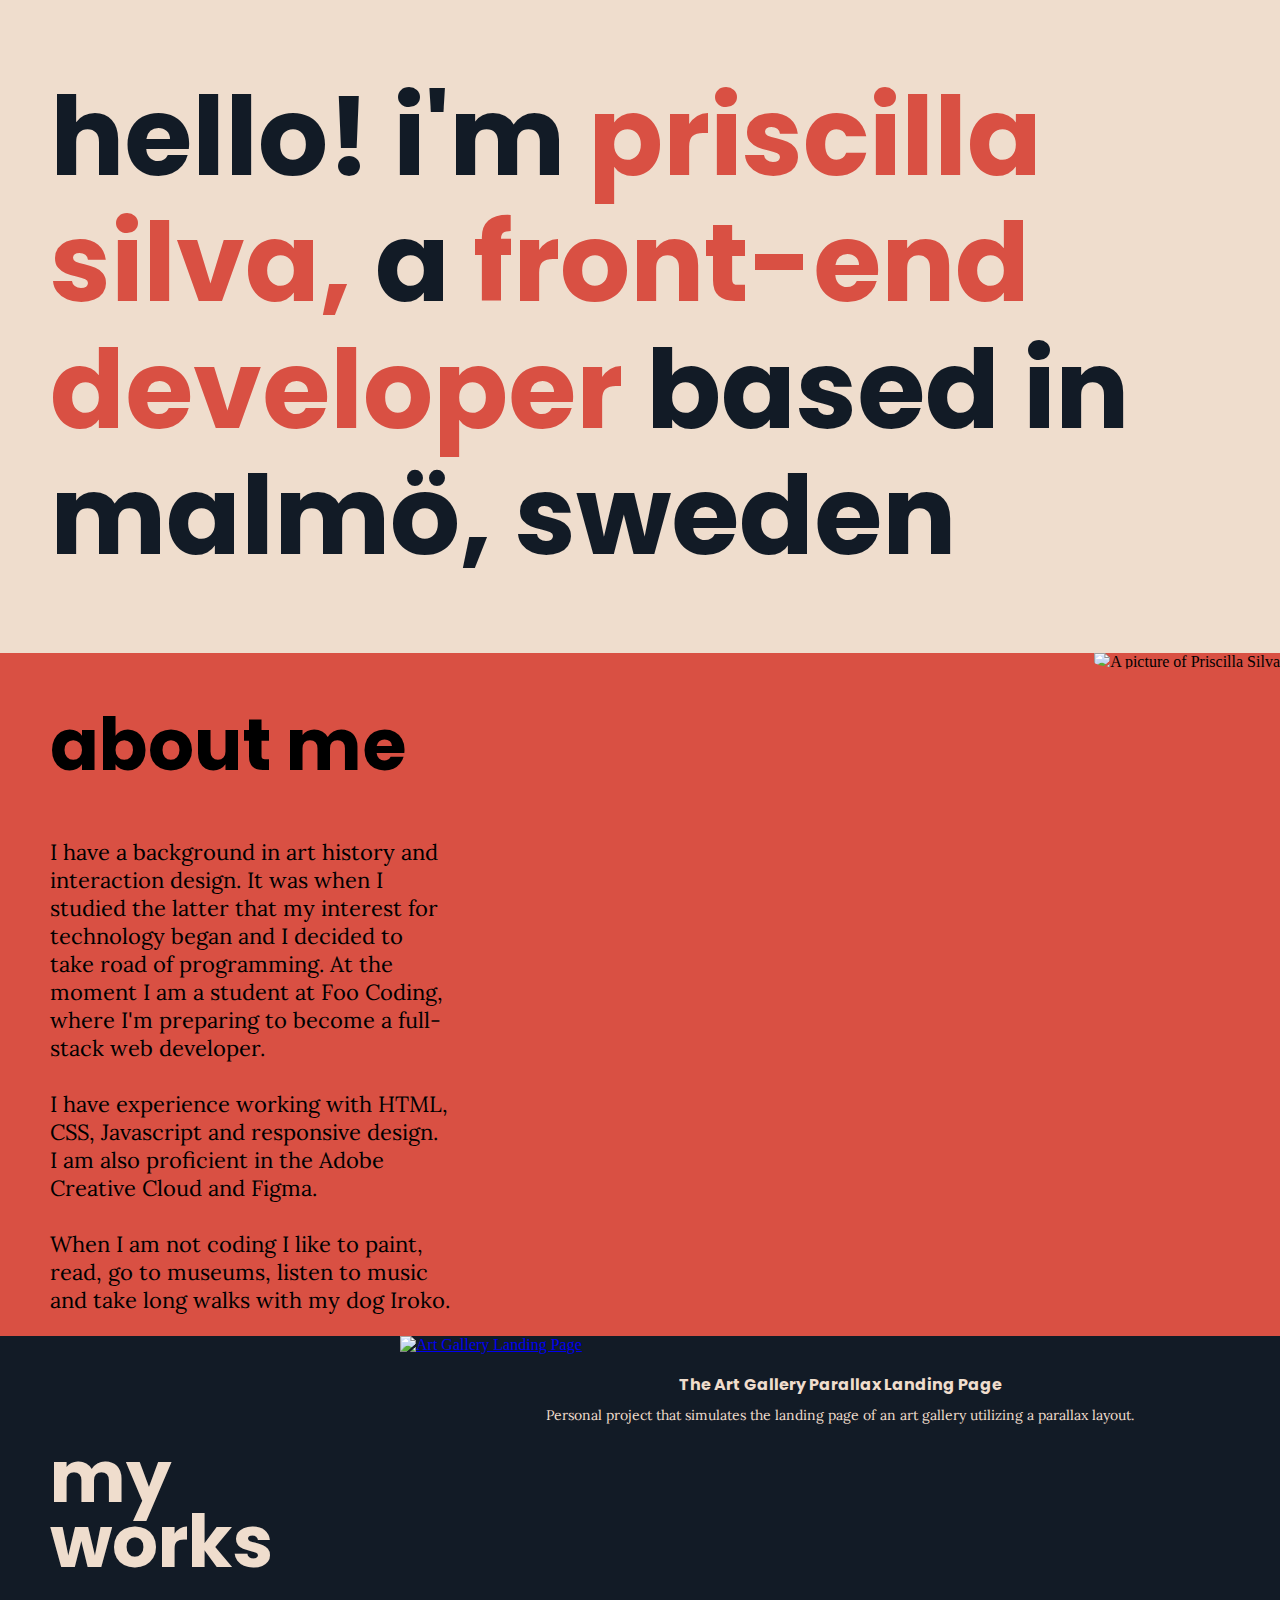
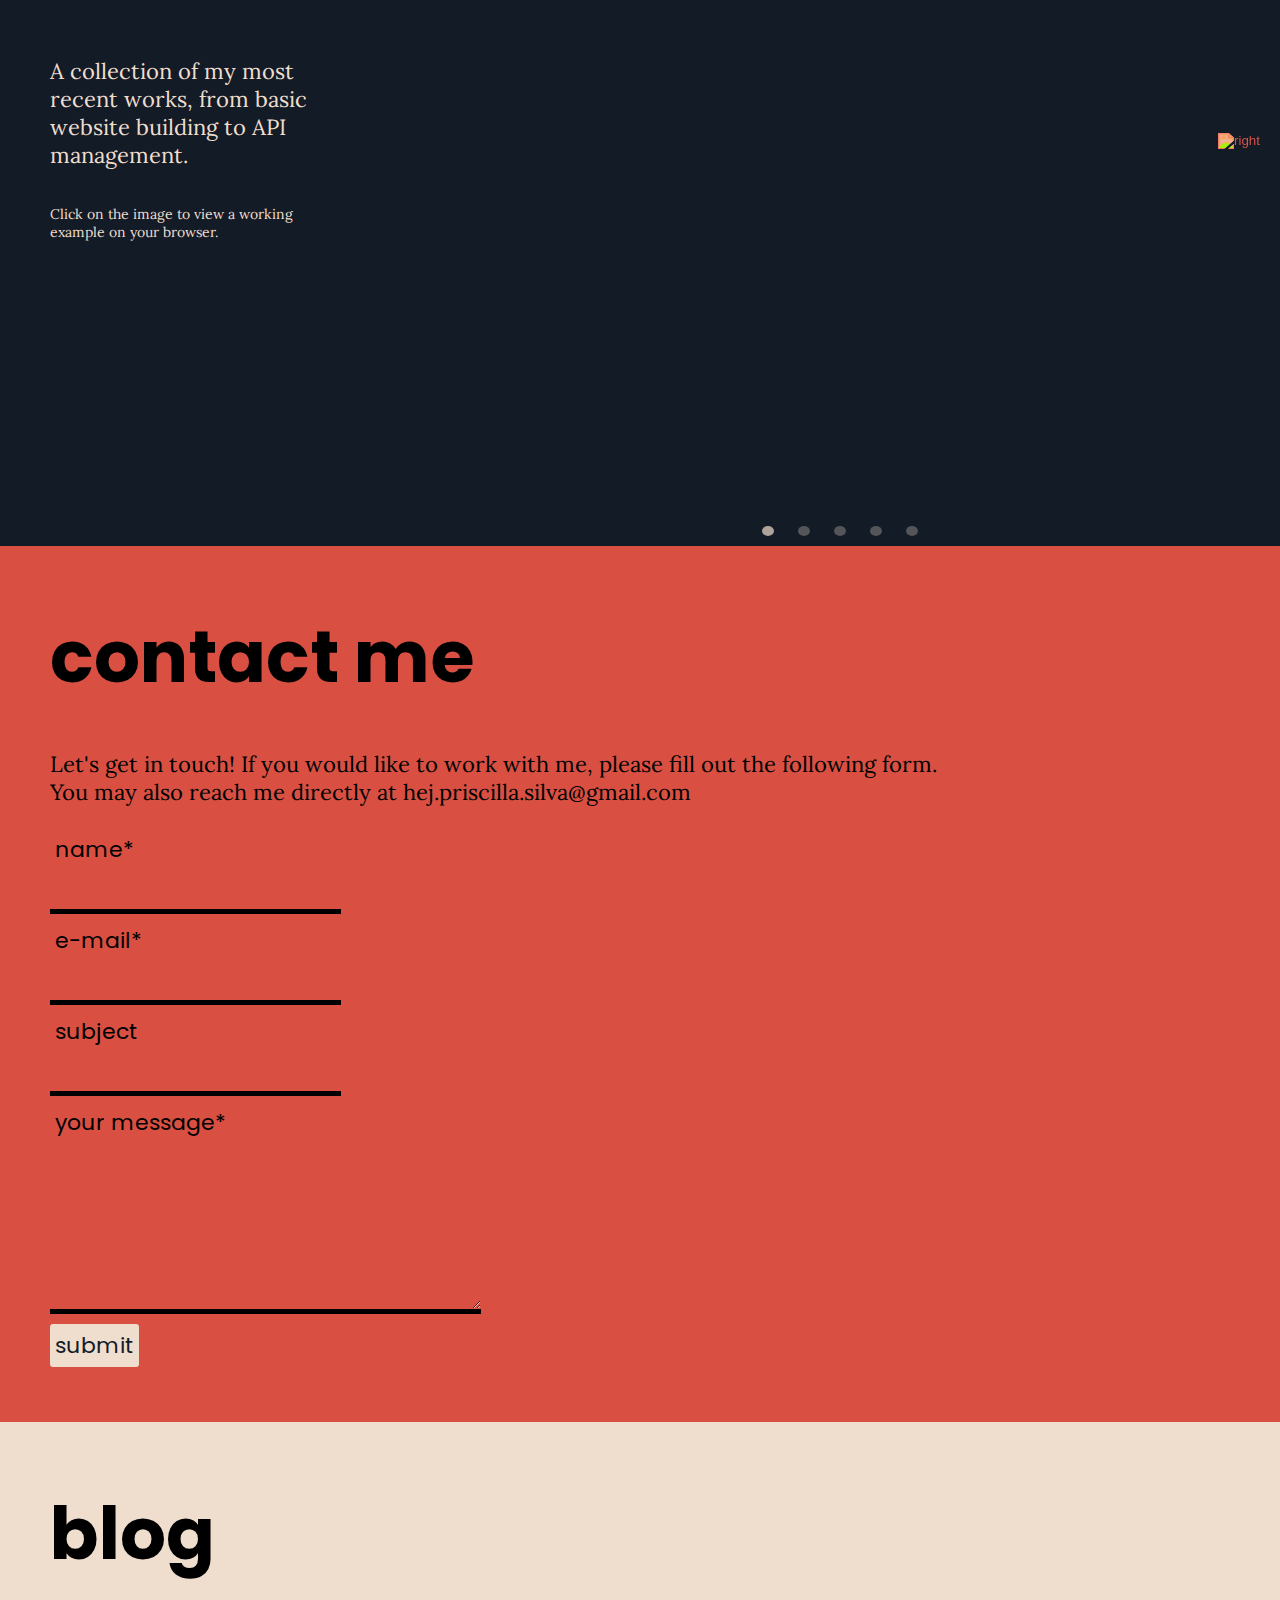
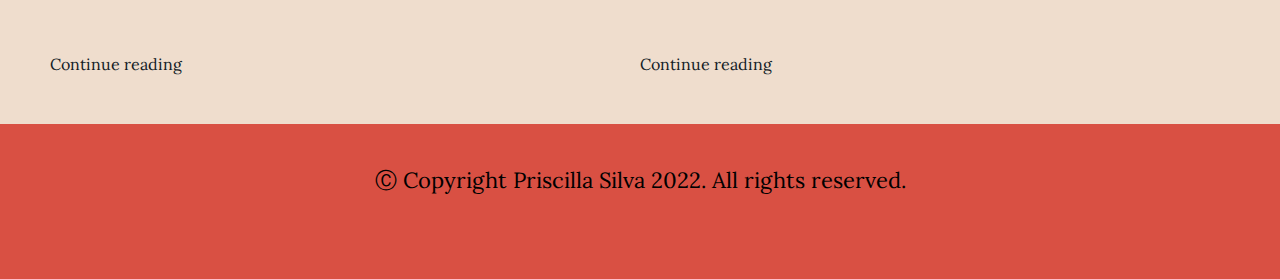
==== commit e0a4c54c: "fixed overflow issues" ====
--- a/Portfolio/index.html
+++ b/Portfolio/index.html
@@ -34,7 +34,11 @@
             I am a student at Foo Coding, where I'm preparing to become a full-stack web developer.
             <br>
             <br>
-            When I am not coding I like to paint, read, exercise, listen to music and take long walks with my dog Iroko.</p>
+            I have experience working with HTML, CSS, Javascript and responsive design. I am also proficient in the Adobe Creative Cloud
+            and Figma.
+            <br>
+            <br>
+            When I am not coding I like to paint, read, go to museums, listen to music and take long walks with my dog Iroko.</p>
           </div>
           <div class="about_pic">
             <img class="img_ps" src="./images/glypto_ps.jpg" alt="A picture of Priscilla Silva">
@@ -106,6 +110,12 @@
     <section id="contact">
       <div class="sect_content">
         <h2>contact me</h2>
+        <p class="contact__text">
+          Let's get in touch! If you would like to work with me, please fill out the following form. 
+          <br>
+          You may also reach me directly
+          at hej.priscilla.silva@gmail.com
+        </p>
           <form action="contact.php" method="POST" onsubmit="reset(); return fail; alert(/Thank you! I'll be in contact with you as soon as possible./)" class="contact_form">
             <p class="form_txt">name*</p>
             <input type="text" name="name" id="name" required>
@@ -138,11 +148,11 @@
     </section>
     <footer>
       <div class="footer_content">
-        <p class="footer_text">Copyright Priscilla Silva 2022. All rights reserved.</p>
+        <p class="footer_text"> Ⓒ Copyright Priscilla Silva 2022. All rights reserved.</p>
         <div class="footer__icons">
-          <a href="https://github.com/priscilla-silva"><i class="fab fa-github"></i></a>
-          <a href="https://twitter.com/home"><i class="fab fa-twitter"></i></a>
-          <a href="https://www.instagram.com/prissmacolor/"><i class="fab fa-instagram"></i></a>
+          <a href="https://github.com/priscilla-silva" target="_blank"><i class="fab fa-github"></i></a>
+          <a href="https://twitter.com/home" target="_blank"><i class="fab fa-twitter"></i></a>
+          <a href="https://www.instagram.com/prissmacolor/" target="_blank"><i class="fab fa-instagram"></i></a>
         </div>
       </div>
     </footer>
--- a/Portfolio/styles/styles.css
+++ b/Portfolio/styles/styles.css
@@ -1 +1 @@
-@import url("https://fonts.googleapis.com/css2?family=Lora:ital@0;1&family=Poppins:wght@300;400&display=swap");@import url("https://fonts.googleapis.com/css2?family=Lora:ital@0;1&family=Poppins:wght@300;400&display=swap");@import url("https://fonts.googleapis.com/css2?family=Lora:ital@0;1&family=Poppins:wght@300;400&display=swap");header{position:sticky;top:30px;z-index:1}.menu-icon{display:-webkit-box;display:-ms-flexbox;display:flex;-webkit-box-pack:end;-ms-flex-pack:end;justify-content:flex-end}.fa-solid{color:#121B26;top:30px;margin-right:30px;font-size:32px;cursor:pointer}.fa-solid:hover{color:white}.overlay{height:100%;width:0;position:fixed;z-index:1;top:0;left:0;background-color:#121B26;background-color:#121B26;overflow-x:hidden;-webkit-transition:0.5s;transition:0.5s}.overlay-content{position:relative;top:25%;width:100%;text-align:center;margin-top:30px;list-style:none;z-index:2}.overlay a{padding:8px;text-decoration:none;font-size:36px;color:#efddcd;display:block;-webkit-transition:0.3s;transition:0.3s;z-index:2}.overlay a:focus,.overlay a:hover{color:#D95043}.overlay .closebtn{position:absolute;top:20px;right:30px;font-size:35px;z-index:2}#home{margin:50px}h1{font-size:110px;font-family:"Poppins",sans-serif;color:#121B26;line-height:115%}h2{font-family:"Poppins",sans-serif;font-size:72px;line-height:90%}.sect-txt{font-family:"Lora",serif;font-size:22px}#about,#contact{background-color:#D95043;margin:0px;padding:0px}#blog,#work{margin:0px;padding:0px}.sect_content{padding:20px 50px 50px 50px}#about{display:-webkit-box;display:-ms-flexbox;display:flex;-webkit-box-pack:justify;-ms-flex-pack:justify;justify-content:space-between}.sect_content-about{width:400px;padding-left:50px}.about_pic{margin:0;padding:0px 0px 0px 0px;overflow:hidden}.img_ps{-webkit-box-sizing:border-box;box-sizing:border-box;margin:0;padding:0;-o-object-fit:cover;object-fit:cover;width:700px;height:700px;border-bottom-left-radius:50%}#work{background-color:#121B26;height:auto;padding:0}.sect_content-work{display:-webkit-box;display:-ms-flexbox;display:flex;-ms-flex-pack:distribute;justify-content:space-around;-webkit-box-align:start;-ms-flex-align:start;align-items:flex-start}.work__headline{color:#efddcd}h3{font-family:"Poppins",sans-serif;font-size:16px;line-height:10px;color:#efddcd;text-align:center}.carousel__slide-text p{font-family:"Lora",serif;font-size:14px;color:#efddcd;text-align:center}.section_content-work-info{display:-webkit-box;display:-ms-flexbox;display:flex;-webkit-box-orient:vertical;-webkit-box-direction:normal;-ms-flex-direction:column;flex-direction:column;width:400px;padding:50px}.section_content-work-info p{color:#efddcd;font-family:"Lora",serif;font-size:22px}.carousel__slide-text{padding-top:0px;padding:10px}.svg{-webkit-filter:invert(32%) sepia(27%) saturate(2119%) hue-rotate(325deg) brightness(121%) contrast(90%);filter:invert(32%) sepia(27%) saturate(2119%) hue-rotate(325deg) brightness(121%) contrast(90%)}.carousel{position:relative;width:100%;height:auto;margin:0 auto}.carousel__image{-o-object-fit:cover;object-fit:cover;width:100%;height:700px}.carousel__track-container{width:100%;height:auto;position:relative;overflow:hidden;background-color:transparent}.carousel__track{padding:0;margin:0;list-style:none;position:relative;height:780px;-webkit-transition:-webkit-transform 0.25s ease-in;transition:-webkit-transform 0.25s ease-in;transition:transform 0.25s ease-in;transition:transform 0.25s ease-in,-webkit-transform 0.25s ease-in}.carousel__slide{position:absolute;top:0;bottom:0;width:100%}.carousel__button{position:absolute;top:50%;-webkit-transform:translateY(-50%);transform:translateY(-50%);background:transparent;border:0px;padding:10px}.left{left:10px;cursor:pointer;z-index:5}.right{right:10px;cursor:pointer}.carousel__nav{display:-webkit-box;display:-ms-flexbox;display:flex;-webkit-box-pack:center;-ms-flex-pack:center;justify-content:center;padding:10px 0}.carousel__indicator{border:0;border-radius:50%;width:10px;height:10px;margin:0 12px;background-color:rgba(239,221,205,0.3);cursor:pointer}.carousel__indicator.current-slide{background-color:rgba(239,221,205,0.7)}.is-hidden{display:none}.contact_form{display:-webkit-box;display:-ms-flexbox;display:flex;-webkit-box-orient:vertical;-webkit-box-direction:normal;-ms-flex-direction:column;flex-direction:column;-webkit-box-align:start;-ms-flex-align:start;align-items:flex-start}.form_txt{font-family:"Poppins",sans-serif;font-size:22px;margin:5px;padding:0px}input{background-color:#D95043;color:#efddcd;font-family:"Lora",serif;font-size:22px;margin-bottom:5px;padding:5px;border-top:0px;border-left:0px;border-right:0px;border-bottom:5px solid black}input:focus{outline:none}textarea{background-color:#D95043;color:#efddcd;font-family:"Lora",serif;font-size:22px;margin-bottom:10px;padding:10px;margin-top:5px;border-top:0px;border-left:0px;border-right:0px;border-bottom:5px solid black}textarea:focus{outline:none}#submit{background-color:#efddcd;font-family:"Poppins",sans-serif;border:0px;border-radius:3px;color:#121B26;cursor:pointer}#submit:hover{background-color:#e3cebb;-webkit-transition:0.3s;transition:0.3s;-webkit-transition-delay:0.1s;transition-delay:0.1s}.blog__content{display:-webkit-box;display:-ms-flexbox;display:flex;-webkit-box-pack:start;-ms-flex-pack:start;justify-content:flex-start;-webkit-box-align:start;-ms-flex-align:start;align-items:flex-start}.blog__content-1,.blog__content-2{width:500px;padding-right:300px}.blog__title-1,.blog__title-2{color:#121B26;font-size:28px;line-height:100%}.blog__post-1,.blog__post-2{font-family:"Lora",serif;font-size:22px;color:#121B26}#continue-reading-1,#continue-reading-2{font-family:"Lora",serif;font-size:16px;text-decoration:none;color:#121B26}#continue-reading-1:hover,#continue-reading-2:hover{color:#121B26;text-decoration:underline}.blog__img-1,.blog__img-2{-o-object-fit:cover;object-fit:cover;width:400px;height:400px;border-radius:30px;margin:20px 0px 0px 0px}footer{background-color:#D95043;font-family:"Lora",serif;font-size:22px;margin:0px;padding:0px;display:-webkit-box;display:-ms-flexbox;display:flex;-webkit-box-orient:vertical;-webkit-box-direction:normal;-ms-flex-direction:column;flex-direction:column;-webkit-box-align:center;-ms-flex-align:center;align-items:center;-webkit-box-pack:center;-ms-flex-pack:center;justify-content:center}.footer_content{padding:20px}.footer__icons{display:-webkit-box;display:-ms-flexbox;display:flex;-webkit-box-pack:center;-ms-flex-pack:center;justify-content:center}.fab{padding-right:20px;font-size:32px;color:#121B26}.fab:hover{color:#efddcd}body{background-color:#efddcd;margin:0px;padding:0px}+@import url("https://fonts.googleapis.com/css2?family=Lora:ital@0;1&family=Poppins:wght@300;400&display=swap");@import url("https://fonts.googleapis.com/css2?family=Lora:ital@0;1&family=Poppins:wght@300;400&display=swap");@import url("https://fonts.googleapis.com/css2?family=Lora:ital@0;1&family=Poppins:wght@300;400&display=swap");header{position:sticky;top:30px;z-index:1}.menu-icon{display:-webkit-box;display:-ms-flexbox;display:flex;-webkit-box-pack:end;-ms-flex-pack:end;justify-content:flex-end}.fa-solid{color:#121B26;top:30px;margin-right:30px;font-size:32px;cursor:pointer}.fa-solid:hover{color:white}.overlay{height:100%;width:0;position:fixed;z-index:1;top:0;left:0;background-color:#121B26;background-color:#121B26;overflow-x:hidden;-webkit-transition:0.5s;transition:0.5s}.overlay-content{position:relative;top:25%;width:100%;text-align:center;margin-top:30px;list-style:none;z-index:2}.overlay a{padding:8px;text-decoration:none;font-size:36px;color:#efddcd;display:block;-webkit-transition:0.3s;transition:0.3s;z-index:2}.overlay a:focus,.overlay a:hover{color:#D95043}.overlay .closebtn{position:absolute;top:20px;right:30px;font-size:35px;z-index:2}#home{margin:50px}h1{font-size:110px;font-family:"Poppins",sans-serif;color:#121B26;line-height:115%}h2{font-family:"Poppins",sans-serif;font-size:72px;line-height:90%}.sect-txt{font-family:"Lora",serif;font-size:22px}#about,#contact{background-color:#D95043;margin:0px;padding:0px;overflow:hidden}#blog,#work{margin:0px;padding:0px;overflow:hidden}.sect_content{padding:20px 50px 50px 50px}#about{display:-webkit-box;display:-ms-flexbox;display:flex;-webkit-box-pack:justify;-ms-flex-pack:justify;justify-content:space-between}.sect_content-about{width:400px;padding-left:50px}.about_pic{margin:0;padding:0px 0px 0px 0px;overflow:hidden}.img_ps{-webkit-box-sizing:border-box;box-sizing:border-box;margin:0;padding:0;-o-object-fit:cover;object-fit:cover;width:700px;height:700px;border-bottom-left-radius:50%}#work{background-color:#121B26;height:auto;padding:0}.sect_content-work{display:-webkit-box;display:-ms-flexbox;display:flex;-ms-flex-pack:distribute;justify-content:space-around;-webkit-box-align:start;-ms-flex-align:start;align-items:flex-start}.work__headline{color:#efddcd}h3{font-family:"Poppins",sans-serif;font-size:16px;line-height:10px;color:#efddcd;text-align:center}.carousel__slide-text p{font-family:"Lora",serif;font-size:14px;color:#efddcd;text-align:center}.section_content-work-info{display:-webkit-box;display:-ms-flexbox;display:flex;-webkit-box-orient:vertical;-webkit-box-direction:normal;-ms-flex-direction:column;flex-direction:column;width:400px;padding:50px}.section_content-work-info p{color:#efddcd;font-family:"Lora",serif;font-size:22px}.carousel__slide-text{padding-top:0px;padding:10px}.svg{-webkit-filter:invert(32%) sepia(27%) saturate(2119%) hue-rotate(325deg) brightness(121%) contrast(90%);filter:invert(32%) sepia(27%) saturate(2119%) hue-rotate(325deg) brightness(121%) contrast(90%)}.carousel{position:relative;width:100%;height:auto;margin:0 auto}.carousel__image{-o-object-fit:cover;object-fit:cover;width:100%;height:700px}.carousel__track-container{width:100%;height:auto;position:relative;overflow:hidden;background-color:transparent}.carousel__track{padding:0;margin:0;list-style:none;position:relative;height:780px;-webkit-transition:-webkit-transform 0.25s ease-in;transition:-webkit-transform 0.25s ease-in;transition:transform 0.25s ease-in;transition:transform 0.25s ease-in,-webkit-transform 0.25s ease-in}.carousel__slide{position:absolute;top:0;bottom:0;width:100%}.carousel__button{position:absolute;top:50%;-webkit-transform:translateY(-50%);transform:translateY(-50%);background:transparent;border:0px;padding:10px}.left{left:10px;cursor:pointer;z-index:5}.right{right:10px;cursor:pointer}.carousel__nav{display:-webkit-box;display:-ms-flexbox;display:flex;-webkit-box-pack:center;-ms-flex-pack:center;justify-content:center;padding:10px 0}.carousel__indicator{border:0;border-radius:50%;width:10px;height:10px;margin:0 12px;background-color:rgba(239,221,205,0.3);cursor:pointer}.carousel__indicator.current-slide{background-color:rgba(239,221,205,0.7)}.is-hidden{display:none}.contact_form{display:-webkit-box;display:-ms-flexbox;display:flex;-webkit-box-orient:vertical;-webkit-box-direction:normal;-ms-flex-direction:column;flex-direction:column;-webkit-box-align:start;-ms-flex-align:start;align-items:flex-start}.contact__text{font-family:"Lora",serif;font-size:22px}.form_txt{font-family:"Poppins",sans-serif;font-size:22px;margin:5px;padding:0px}input{background-color:#D95043;color:#efddcd;font-family:"Lora",serif;font-size:22px;margin-bottom:5px;padding:5px;border-top:0px;border-left:0px;border-right:0px;border-bottom:5px solid black}input:focus{outline:none}textarea{background-color:#D95043;color:#efddcd;font-family:"Lora",serif;font-size:22px;margin-bottom:10px;padding:10px;margin-top:5px;border-top:0px;border-left:0px;border-right:0px;border-bottom:5px solid black}textarea:focus{outline:none}#submit{background-color:#efddcd;font-family:"Poppins",sans-serif;border:0px;border-radius:3px;color:#121B26;cursor:pointer}#submit:hover{background-color:#e3cebb;-webkit-transition:0.3s;transition:0.3s;-webkit-transition-delay:0.1s;transition-delay:0.1s}.blog__content{display:-webkit-box;display:-ms-flexbox;display:flex;-webkit-box-pack:start;-ms-flex-pack:start;justify-content:flex-start;-webkit-box-align:start;-ms-flex-align:start;align-items:flex-start}.blog__content-1,.blog__content-2{width:500px;padding-right:300px}.blog__title-1,.blog__title-2{color:#121B26;font-size:28px;line-height:100%}.blog__post-1,.blog__post-2{font-family:"Lora",serif;font-size:22px;color:#121B26}#continue-reading-1,#continue-reading-2{font-family:"Lora",serif;font-size:16px;text-decoration:none;color:#121B26}#continue-reading-1:hover,#continue-reading-2:hover{color:#121B26;text-decoration:underline}.blog__img-1,.blog__img-2{-o-object-fit:cover;object-fit:cover;width:400px;height:400px;border-radius:30px;margin:20px 0px 0px 0px}footer{background-color:#D95043;font-family:"Lora",serif;font-size:22px;margin:0px;padding:0px;display:-webkit-box;display:-ms-flexbox;display:flex;-webkit-box-orient:vertical;-webkit-box-direction:normal;-ms-flex-direction:column;flex-direction:column;-webkit-box-align:center;-ms-flex-align:center;align-items:center;-webkit-box-pack:center;-ms-flex-pack:center;justify-content:center}.footer_content{padding:20px}.footer__icons{display:-webkit-box;display:-ms-flexbox;display:flex;-webkit-box-pack:center;-ms-flex-pack:center;justify-content:center}.fab{padding-right:20px;font-size:32px;color:#121B26}.fab:hover{color:#efddcd}body{background-color:#efddcd;margin:0px;padding:0px}